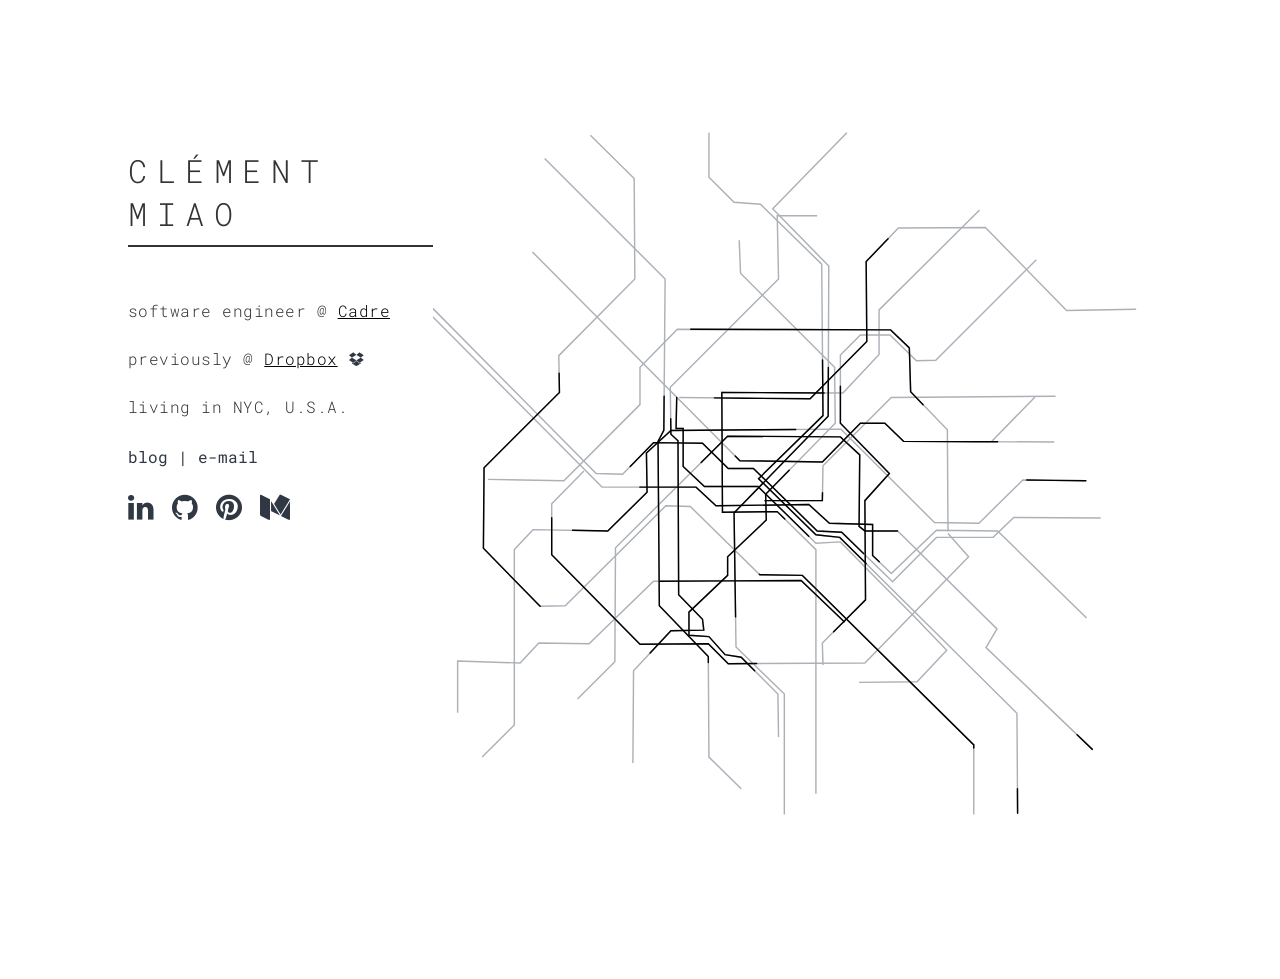
==== index.html @ f3d8cdde "remove previously in SF part" ====
<!DOCTYPE html>
<html>
<head>
  <title>Cl&eacute;ment Miao</title>
  <meta name='description' content="Cl&eacute;ment Miao's Personal Website">
  <meta name='keywords' content='San Francisco,Dropbox,Clement,Miao,Paris,engineer,rust,machine learning,cities'>
  <meta name='author' content='Cl&eacute;ment Miao'>
  <meta name='viewport' content='width=device-width, initial-scale=1.0'>
  <script>
    (function(i,s,o,g,r,a,m){i['GoogleAnalyticsObject']=r;i[r]=i[r]||function(){
    (i[r].q=i[r].q||[]).push(arguments)},i[r].l=1*new Date();a=s.createElement(o),
    m=s.getElementsByTagName(o)[0];a.async=1;a.src=g;m.parentNode.insertBefore(a,m)
    })(window,document,'script','https://www.google-analytics.com/analytics.js','ga');

    ga('create', 'UA-68479605-1', 'auto');
    ga('send', 'pageview');

  </script>
  <script src="animation.js" defer></script>
  <link href='main.css' rel='stylesheet' type='text/css'>
  <link href='https://maxcdn.bootstrapcdn.com/font-awesome/4.7.0/css/font-awesome.min.css' rel='stylesheet'>
  <link href='icon.png' rel='icon' type='image/png'>
  <link href='favicon.svg' rel='icon' type='image/svg+xml' sizes='any'/>
</head>
<div class='container'>
  <div id='left'>
    <div class='title'>
      <h1>
        Cl&eacute;ment Miao
      </h1>
    </div>
    <div class='subtitle'>
        software engineer @ <a href='https://www.cadre.com' target='_blank' style='color:black'>Cadre</a>
        <br>
        previously @ <a href='https://www.dropbox.com/about' target='_blank' style='color:black'>Dropbox</a> <a href='https://www.dropbox.com/about' target='_blank'><i class='fa fa-dropbox'></i></a>
        <br>
        living in NYC, U.S.A.
    </div>
    <div class='nav'>
      <a href='https://blog.clementmiao.com' style='text-decoration: none'>blog</a>
      |
      <a href='mailto:clementmiao@gmail.com' style='text-decoration: none'>e-mail</a>
    </div>
    <div class='content'>
    </div>
    <div class='icons'>
      <a class='linkedin' href='http://www.linkedin.com/in/clementmiao' target='_blank'><i class='fa fa-linkedin' aria-hidden='true'></i></a>
      <a class='github' href='http://www.github.com/clementmiao' target='_blank'><i class='fa fa-github' aria-hidden='true'></i></a>
      <a class='pinterest' href='http://www.pinterest.com/clementmiao' target='_blank'><i class='fa fa-pinterest' aria-hidden='true'></i></a>
      <a class='medium' href='https://medium.com/@clementmiao' target='_blank'><i class='fa fa-medium' aria-hidden='true'></i></a>
    </div>
  </div>
  <div id='right'>
    <svg class="paris_full" width="100%" height="100%" viewBox="75 0 500 500" xmlns="http://www.w3.org/2000/svg" xmlns:svg="http://www.w3.org/2000/svg" preserveAspectRatio="xMidYMid meet">
      <g class="paris_back">
        <g id="route1">
            <path stroke="#000000" fill="#000000" stroke-width="5" d="m184.408324,5.061319c0,0 30.462829,30.014844 30.462829,30.014844c0,0 0.447985,69.885319 0.447985,69.885319c0,0 -52.861974,53.309959 -52.861974,53.309959c0,0 0.447985,25.53502 0.447985,25.53502c0,0 -52.413989,52.413989 -52.413989,52.413989c0,0 -0.447985,55.99785 -0.447985,55.99785c0,0 39.42249,40.318453 39.42249,40.318453c0,0 17.47133,-0.447985 17.47133,-0.447985c0,0 69.885319,-69.437334 69.885319,-69.437334c0,0 17.023345,0.447985 17.023345,0.447985c0,0 48.382144,47.486174 48.382144,47.486174c0,0 29.566866,0.447985 29.566866,0.447985c0,0 119.163433,117.819478 119.163433,117.819478c0,0 0,48.382144 0,48.382144" id="svg_1" fill-opacity="0"/>
        </g>
        <g id="route2">
         <path stroke="#000000" fill="#000000" stroke-width="5" stroke-dasharray="null" stroke-linejoin="null" stroke-linecap="null" d="m66.140861,116.60904c0,0 122.299308,123.643257 122.299308,123.643257c0,0 18.367293,0.447978 18.367293,0.447978c0,0 21.503175,-21.951153 21.503175,-21.951153c0,0 34.046696,0.447978 34.046696,0.447978c0,0 17.919315,17.47133 17.919315,17.47133c0,0 17.47133,0 17.47133,0c0,0 44.350299,43.454335 44.350299,43.454335c0,0 17.023345,0.895963 17.023345,0.895963c0,0 35.390645,34.494681 35.390645,34.494681c0,0 30.462829,-30.910814 30.462829,-30.910814c0,0 39.42249,0 39.42249,0c0,0 14.335448,-13.887469 14.335448,-13.887469c0,0 60.47768,0.447985 60.47768,0.447985" id="svg_2" fill-opacity="0"/>
        </g>
        <g id="route3">
         <path stroke="#000000" fill="#000000" stroke-width="5" stroke-dasharray="null" stroke-linejoin="null" stroke-linecap="null" fill-opacity="0" d="m70.172706,126.464658c0,0 122.299308,123.195278 122.299308,123.195278c0,0 65.405489,0 65.405489,0c0,0 13.887469,12.991499 13.887469,12.991499c0,0 64.509525,-0.895963 64.509525,-0.895963c0,0 14.335448,12.991499 14.335448,12.991499c0,0 30.014851,0.895963 30.014851,0.895963c0,0 0,21.503175 0,21.503175c0,0 12.991499,12.543521 12.991499,12.543521c0,0 31.358799,-30.014851 31.358799,-30.014851c0,0 42.558365,0.447985 42.558365,0.447985c0,0 61.821628,60.47768 61.821628,60.47768" id="svg_3"/>
        </g>
        <g id="route4">
         <path stroke="#000000" fill="#000000" stroke-width="5" stroke-dasharray="null" stroke-linejoin="null" stroke-linecap="null" fill-opacity="0" d="m433.038786,281.914699c0,0 14.335448,16.127381 14.335448,16.127381c0,0 -72.125231,73.917164 -72.125231,73.917164c0,0 -94.972354,0.447978 -94.972354,0.447978c0,0 -13.887469,-13.887463 -13.887469,-13.887463c0,0 -47.486181,0.447978 -47.486181,0.447978c0,0 -61.373643,-62.269607 -61.373643,-62.269607c0,0 0,-35.390645 0,-35.390645c0,0 22.399138,-22.847124 22.399138,-22.847124" id="svg_4"/>
        </g>
        <g id="route5">
         <path stroke="#000000" fill="#000000" stroke-width="5" stroke-dasharray="null" stroke-linejoin="null" stroke-linecap="null" fill-opacity="0" d="m144.089871,86.146204c0,0 144.250468,145.146432 144.250468,145.146432c0,0 57.341798,0.89597 57.341798,0.89597c0,0 26.430984,-26.878969 26.430984,-26.878969c0,0 17.023351,0 17.023351,0c0,0 12.991499,12.543514 12.991499,12.543514c0,0 104.827979,0.447985 104.827979,0.447985" id="svg_5"/>
        </g>
        <g id="route6">
         <path stroke="#000000" fill="#000000" stroke-width="5" stroke-dasharray="null" stroke-linejoin="null" stroke-linecap="null" fill-opacity="0" d="m92.123867,406.453919c0,0 0,-35.838623 0,-35.838623c0,0 43.454328,1.343948 43.454328,1.343948c0,0 12.991506,-13.887469 12.991506,-13.887469c0,0 34.94266,0.447985 34.94266,0.447985c0,0 44.798277,-43.454335 44.798277,-43.454335c0,0 102.588067,-0.447985 102.588067,-0.447985c0,0 30.014851,28.670902 30.014851,28.670902" id="svg_6"/>
        </g>
        <!-- <g id="route7">
         <path stroke="#000000" fill="#000000" stroke-width="5" stroke-dasharray="null" stroke-linejoin="null" stroke-linecap="null" fill-opacity="0" d="m377.040936,169.918993c0,0 3.58386,-3.58386 3.58386,-3.58386c0,0 43.454335,0 43.454335,0c0,0 8.959654,8.511669 8.959654,8.511669c0,0 22.399138,-0.447978 22.399138,-0.447978c0,0 13.887469,13.887463 13.887469,13.887463c0,0 7.615706,0 7.615706,0c0,0 12.543521,-12.095536 12.543521,-12.095536c0,0 -12.991499,-14.335448 -12.991499,-14.335448c0,0 -8.511676,0.895963 -8.511676,0.895963" id="svg_7"/>
        </g> -->
        <g id="route7">
         <path stroke="#000000" fill="#000000" stroke-width="5" stroke-dasharray="null" stroke-linejoin="null" stroke-linecap="null" fill-opacity="0" d="m109.147211,437.364733c0,0 22.399138,-22.399138 22.399138,-22.399138c0,0 0,-121.85133 0,-121.85133c0,0 12.991506,-13.887463 12.991506,-13.887463c0,0 51.966004,0.895963 51.966004,0.895963c0,0 27.326954,-26.878969 27.326954,-26.878969c0,0 -0.447985,-27.326954 -0.447985,-27.326954c0,0 17.023345,-15.679396 17.023345,-15.679396c0,0 118.267463,-0.895963 118.267463,-0.895963c0,0 64.95751,64.957504 64.95751,64.957504c0,0 30.910814,0.447985 30.910814,0.447985c0,0 30.462829,-30.014851 30.462829,-30.014851c0,0 43.90232,0.447985 43.90232,0.447985" id="svg_7"/>
        </g>
        <g id="route8">
         <path stroke="#000000" fill="#000000" stroke-width="5" stroke-dasharray="null" stroke-linejoin="null" stroke-linecap="null" fill-opacity="0" d="m175.44867,397.04628c0,0 25.982999,-25.983005 25.982999,-25.983005c0,0 0.447985,-79.292958 0.447985,-79.292958c0,0 77.94901,-77.501025 77.94901,-77.501025c0,0 78.396995,0.447985 78.396995,0.447985c0,0 13.439484,12.543514 13.439484,12.543514c0,0 -0.447985,49.726092 -0.447985,49.726092c0,0 4.031845,3.135882 4.031845,3.135882c0,0 22.847124,0 22.847124,0c0,0 68.989356,68.093386 68.989356,68.093386c0,0 -7.615712,12.991506 -7.615712,12.991506c0,0 73.917171,70.781282 73.917171,70.781282" id="svg_8"/>
        </g>
        <g id="route9">
         <path stroke="#000000" fill="#000000" stroke-width="5" stroke-dasharray="null" stroke-linejoin="null" stroke-linecap="null" fill-opacity="0" d="m152.601547,21.188701c0,0 83.772782,83.772782 83.772782,83.772782c0,0 -0.895963,105.275964 -0.895963,105.275964c0,0 -4.031845,7.615706 -4.031845,7.615706c0,0 0.895963,114.235618 0.895963,114.235618c0,0 34.046696,35.390645 34.046696,35.390645c0,0 0.447985,69.885319 0.447985,69.885319c0,0 22.399138,21.95116 22.399138,21.95116" id="svg_9"/>
        </g>
        <g id="route10">
         <path stroke="#000000" fill="#000000" stroke-width="5" stroke-dasharray="null" stroke-linejoin="null" stroke-linecap="null" fill-opacity="0" d="m266.837164,3.269386c0,0 0,30.910814 0,30.910814c0,0 17.47133,17.47133 17.47133,17.47133c0,0 18.367293,1.343948 18.367293,1.343948c0,0 42.558365,41.662402 42.558365,41.662402c0,0 0.89597,105.275964 0.89597,105.275964c0,0 -44.798284,43.902314 -44.798284,43.902314c0,0 39.870468,38.974505 39.870468,38.974505c0,0 16.575366,1.791933 16.575366,1.791933c0,0 123.195272,122.299308 123.195272,122.299308c0,0 0.447985,69.437334 0.447985,69.437334" id="svg_10"/>
        </g>
        <g id="route11">
         <path stroke="#000000" fill="#000000" stroke-width="5" stroke-dasharray="null" stroke-linejoin="null" stroke-linecap="null" fill-opacity="0" d="m341.202307,462.899753c0,0 0,-169.785489 0,-169.785489c0,0 -26.878969,-26.430984 -26.878969,-26.430984c0,0 -38.078535,0.447985 -38.078535,0.447985c0,0 -0.447985,-83.324803 -0.447985,-83.324803c0,0 84.220767,0.447978 84.220767,0.447978c0,0 25.087035,-26.878969 25.087035,-26.878969c0,0 0,-30.910814 0,-30.910814c0,0 69.885319,-69.437334 69.885319,-69.437334" id="svg_11"/>
        </g>
        <g id="route12">
         <path stroke="#000000" fill="#000000" stroke-width="5" stroke-dasharray="null" stroke-linejoin="null" stroke-linecap="null" fill-opacity="0" d="m362.705482,3.269386c0,0 -51.518019,52.861974 -51.518019,52.861974c0,0 38.974505,39.870468 38.974505,39.870468c0,0 -0.447985,104.379993 -0.447985,104.379993c0,0 -65.405489,67.197422 -65.405489,67.197422c0,0 1.343948,93.180428 1.343948,93.180428c0,0 33.598711,32.702748 33.598711,32.702748c0,0 0,83.772782 0,83.772782" id="svg_12"/>
        </g>
        <g id="route13">
         <path stroke="#000000" fill="#000000" stroke-width="5" stroke-dasharray="null" stroke-linejoin="null" stroke-linecap="null" fill-opacity="0" d="m342.098277,61.059169c0,0 -27.774939,0 -27.774939,0c0,0 0.89597,43.902314 0.89597,43.902314c0,0 -75.261113,75.261113 -75.261113,75.261113c0,0 0.447978,32.702748 0.447978,32.702748c0,0 4.927815,4.47983 4.927815,4.47983c0,0 0.447978,107.06789 0.447978,107.06789c0,0 16.575366,17.023345 16.575366,17.023345c0,0 0.895963,7.615712 0.895963,7.615712c0,0 -22.847124,0.447978 -22.847124,0.447978c0,0 -25.982999,27.774939 -25.982999,27.774939c0,0 -0.447985,64.06154 -0.447985,64.06154" id="svg_13"/>
        </g>
        <g id="route14">
         <path stroke="#000000" fill="#000000" stroke-width="5" stroke-dasharray="null" stroke-linejoin="null" stroke-linecap="null" fill-opacity="0" d="m371.217158,385.398729c0,0 40.318453,-0.447985 40.318453,-0.447985c0,0 20.607212,-21.95116 20.607212,-21.95116c0,0 -22.399145,-23.295102 -22.399145,-23.295102c0,0 -29.118881,-29.118887 -29.118881,-29.118887c0,0 -22.399138,-22.847124 -22.399138,-22.847124c0,0 -17.023345,0.89597 -17.023345,0.89597c0,0 -40.318453,-39.42249 -40.318453,-39.42249c0,0 -37.182578,0 -37.182578,0c0,0 -14.783433,-13.887469 -14.783433,-13.887469c0,0 0,-26.430984 0,-26.430984c0,0 -4.927809,0 -4.927809,0c0,0 0.447985,-21.503175 0.447985,-21.503175" id="svg_14"/>
        </g>
        <g id="route15">
         <path stroke="#000000" fill="#000000" stroke-width="5" stroke-dasharray="null" stroke-linejoin="null" stroke-linecap="null" fill-opacity="0" d="m563.84977,126.016679c0,0 -48.382144,0.895963 -48.382144,0.895963c0,0 -56.445835,-57.789783 -56.445835,-57.789783c0,0 -60.47768,0.447985 -60.47768,0.447985c0,0 -22.399145,23.295102 -22.399145,23.295102c0,0 0.447985,55.549871 0.447985,55.549871c0,0 -39.42249,39.870468 -39.42249,39.870468c0,0 -90.940509,-0.895963 -90.940509,-0.895963" id="svg_15"/>
        </g>
        <g id="route16">
         <path stroke="#000000" fill="#000000" stroke-width="5" stroke-dasharray="null" stroke-linejoin="null" stroke-linecap="null" fill-opacity="0" d="m493.516466,186.942338c0,0 -30.014851,30.910814 -30.014851,30.910814c0,0 30.014851,-30.910814 30.014851,-30.910814z" id="svg_16"/>
        </g>
        <g id="route17">
         <path stroke="#000000" fill="#000000" stroke-width="5" stroke-dasharray="null" stroke-linejoin="null" stroke-linecap="null" fill-opacity="0" d="m507.851914,186.494359c0,0 -114.235618,0.895963 -114.235618,0.895963c0,0 -47.486174,47.486181 -47.486174,47.486181c0,0 -0.447985,24.191072 -0.447985,24.191072c0,0 -39.870468,0 -39.870468,0" id="svg_17"/>
        </g>
        <g id="route18">
         <path stroke="#000000" fill="#000000" stroke-width="5" stroke-dasharray="null" stroke-linejoin="null" stroke-linecap="null" fill-opacity="0" d="m287.892354,78.082514c0,0 0.895963,22.847124 0.895963,22.847124c0,0 65.405495,65.405495 65.405495,65.405495c0,0 0.447978,38.974505 0.447978,38.974505c0,0 -48.382144,49.278107 -48.382144,49.278107c0,0 0.447985,17.919315 0.447985,17.919315c0,0 -26.878969,25.53502 -26.878969,25.53502c0,0 0,12.991499 0,12.991499c0,0 -26.878969,25.53502 -26.878969,25.53502c0,0 0,16.127381 0,16.127381c0,0 13.887469,0.895963 13.887469,0.895963c0,0 11.199566,12.543521 11.199566,12.543521c0,0 11.199573,1.791933 11.199573,1.791933c0,0 25.53502,25.53502 25.53502,25.53502c0,0 0.447985,30.014844 0.447985,30.014844" id="svg_18"/>
        </g>
        <g id="route19">
         <path stroke="#000000" fill="#000000" stroke-width="5" stroke-dasharray="null" stroke-linejoin="null" stroke-linecap="null" fill-opacity="0" d="m494.412429,91.521998c0,0 -69.885319,69.885319 -69.885319,69.885319c0,0 -13.439484,0.447985 -13.439484,0.447985c0,0 -18.367293,-17.919315 -18.367293,-17.919315c0,0 -20.607212,0 -20.607212,0c0,0 -13.887463,13.887469 -13.887463,13.887469c0,0 0,47.486181 0,47.486181c0,0 34.046689,34.94266 34.046689,34.94266c0,0 -17.023345,18.815278 -17.023345,18.815278c0,0 0.447985,68.989349 0.447985,68.989349c0,0 -30.014851,30.014851 -30.014851,30.014851c0,0 0.447985,15.231418 0.447985,15.231418" id="svg_19"/>
        </g>
        <g id="route20">
         <path stroke="#000000" fill="#000000" stroke-width="5" stroke-dasharray="null" stroke-linejoin="null" stroke-linecap="null" fill-opacity="0" d="m113.179057,244.284142c0,0 52.861974,0.895963 52.861974,0.895963c0,0 52.861968,-52.861974 52.861968,-52.861974c0,0 0,-25.982999 0,-25.982999c0,0 25.983005,-26.430991 25.983005,-26.430991c0,0 148.282314,0.447985 148.282314,0.447985c0,0 12.991499,12.543521 12.991499,12.543521c0,0 0.895963,30.462829 0.895963,30.462829c0,0 25.53502,26.430984 25.53502,26.430984c0,0 0.447985,70.781289 0.447985,70.781289" id="svg_20"/>
        </g>
      </g>
      <g class="paris">
        <g id="route1">
            <path stroke="#000000" fill="#000000" stroke-width="5" d="m184.408324,5.061319c0,0 30.462829,30.014844 30.462829,30.014844c0,0 0.447985,69.885319 0.447985,69.885319c0,0 -52.861974,53.309959 -52.861974,53.309959c0,0 0.447985,25.53502 0.447985,25.53502c0,0 -52.413989,52.413989 -52.413989,52.413989c0,0 -0.447985,55.99785 -0.447985,55.99785c0,0 39.42249,40.318453 39.42249,40.318453c0,0 17.47133,-0.447985 17.47133,-0.447985c0,0 69.885319,-69.437334 69.885319,-69.437334c0,0 17.023345,0.447985 17.023345,0.447985c0,0 48.382144,47.486174 48.382144,47.486174c0,0 29.566866,0.447985 29.566866,0.447985c0,0 119.163433,117.819478 119.163433,117.819478c0,0 0,48.382144 0,48.382144" id="svg_1" fill-opacity="0"/>
        </g>
        <g id="route2">
         <path stroke="#000000" fill="#000000" stroke-width="5" stroke-dasharray="null" stroke-linejoin="null" stroke-linecap="null" d="m66.140861,116.60904c0,0 122.299308,123.643257 122.299308,123.643257c0,0 18.367293,0.447978 18.367293,0.447978c0,0 21.503175,-21.951153 21.503175,-21.951153c0,0 34.046696,0.447978 34.046696,0.447978c0,0 17.919315,17.47133 17.919315,17.47133c0,0 17.47133,0 17.47133,0c0,0 44.350299,43.454335 44.350299,43.454335c0,0 17.023345,0.895963 17.023345,0.895963c0,0 35.390645,34.494681 35.390645,34.494681c0,0 30.462829,-30.910814 30.462829,-30.910814c0,0 39.42249,0 39.42249,0c0,0 14.335448,-13.887469 14.335448,-13.887469c0,0 60.47768,0.447985 60.47768,0.447985" id="svg_2" fill-opacity="0"/>
        </g>
        <g id="route3">
         <path stroke="#000000" fill="#000000" stroke-width="5" stroke-dasharray="null" stroke-linejoin="null" stroke-linecap="null" fill-opacity="0" d="m70.172706,126.464658c0,0 122.299308,123.195278 122.299308,123.195278c0,0 65.405489,0 65.405489,0c0,0 13.887469,12.991499 13.887469,12.991499c0,0 64.509525,-0.895963 64.509525,-0.895963c0,0 14.335448,12.991499 14.335448,12.991499c0,0 30.014851,0.895963 30.014851,0.895963c0,0 0,21.503175 0,21.503175c0,0 12.991499,12.543521 12.991499,12.543521c0,0 31.358799,-30.014851 31.358799,-30.014851c0,0 42.558365,0.447985 42.558365,0.447985c0,0 61.821628,60.47768 61.821628,60.47768" id="svg_3"/>
        </g>
        <g id="route4">
         <path stroke="#000000" fill="#000000" stroke-width="5" stroke-dasharray="null" stroke-linejoin="null" stroke-linecap="null" fill-opacity="0" d="m433.038786,281.914699c0,0 14.335448,16.127381 14.335448,16.127381c0,0 -72.125231,73.917164 -72.125231,73.917164c0,0 -94.972354,0.447978 -94.972354,0.447978c0,0 -13.887469,-13.887463 -13.887469,-13.887463c0,0 -47.486181,0.447978 -47.486181,0.447978c0,0 -61.373643,-62.269607 -61.373643,-62.269607c0,0 0,-35.390645 0,-35.390645c0,0 22.399138,-22.847124 22.399138,-22.847124" id="svg_4"/>
        </g>
        <g id="route5">
         <path stroke="#000000" fill="#000000" stroke-width="5" stroke-dasharray="null" stroke-linejoin="null" stroke-linecap="null" fill-opacity="0" d="m144.089871,86.146204c0,0 144.250468,145.146432 144.250468,145.146432c0,0 57.341798,0.89597 57.341798,0.89597c0,0 26.430984,-26.878969 26.430984,-26.878969c0,0 17.023351,0 17.023351,0c0,0 12.991499,12.543514 12.991499,12.543514c0,0 104.827979,0.447985 104.827979,0.447985" id="svg_5"/>
        </g>
        <g id="route6">
         <path stroke="#000000" fill="#000000" stroke-width="5" stroke-dasharray="null" stroke-linejoin="null" stroke-linecap="null" fill-opacity="0" d="m92.123867,406.453919c0,0 0,-35.838623 0,-35.838623c0,0 43.454328,1.343948 43.454328,1.343948c0,0 12.991506,-13.887469 12.991506,-13.887469c0,0 34.94266,0.447985 34.94266,0.447985c0,0 44.798277,-43.454335 44.798277,-43.454335c0,0 102.588067,-0.447985 102.588067,-0.447985c0,0 30.014851,28.670902 30.014851,28.670902" id="svg_6"/>
        </g>
        <!-- <g id="route7">
         <path stroke="#000000" fill="#000000" stroke-width="5" stroke-dasharray="null" stroke-linejoin="null" stroke-linecap="null" fill-opacity="0" d="m377.040936,169.918993c0,0 3.58386,-3.58386 3.58386,-3.58386c0,0 43.454335,0 43.454335,0c0,0 8.959654,8.511669 8.959654,8.511669c0,0 22.399138,-0.447978 22.399138,-0.447978c0,0 13.887469,13.887463 13.887469,13.887463c0,0 7.615706,0 7.615706,0c0,0 12.543521,-12.095536 12.543521,-12.095536c0,0 -12.991499,-14.335448 -12.991499,-14.335448c0,0 -8.511676,0.895963 -8.511676,0.895963" id="svg_7"/>
        </g> -->
        <g id="route7">
         <path stroke="#000000" fill="#000000" stroke-width="5" stroke-dasharray="null" stroke-linejoin="null" stroke-linecap="null" fill-opacity="0" d="m109.147211,437.364733c0,0 22.399138,-22.399138 22.399138,-22.399138c0,0 0,-121.85133 0,-121.85133c0,0 12.991506,-13.887463 12.991506,-13.887463c0,0 51.966004,0.895963 51.966004,0.895963c0,0 27.326954,-26.878969 27.326954,-26.878969c0,0 -0.447985,-27.326954 -0.447985,-27.326954c0,0 17.023345,-15.679396 17.023345,-15.679396c0,0 118.267463,-0.895963 118.267463,-0.895963c0,0 64.95751,64.957504 64.95751,64.957504c0,0 30.910814,0.447985 30.910814,0.447985c0,0 30.462829,-30.014851 30.462829,-30.014851c0,0 43.90232,0.447985 43.90232,0.447985" id="svg_7"/>
        </g>
        <g id="route8">
         <path stroke="#000000" fill="#000000" stroke-width="5" stroke-dasharray="null" stroke-linejoin="null" stroke-linecap="null" fill-opacity="0" d="m175.44867,397.04628c0,0 25.982999,-25.983005 25.982999,-25.983005c0,0 0.447985,-79.292958 0.447985,-79.292958c0,0 77.94901,-77.501025 77.94901,-77.501025c0,0 78.396995,0.447985 78.396995,0.447985c0,0 13.439484,12.543514 13.439484,12.543514c0,0 -0.447985,49.726092 -0.447985,49.726092c0,0 4.031845,3.135882 4.031845,3.135882c0,0 22.847124,0 22.847124,0c0,0 68.989356,68.093386 68.989356,68.093386c0,0 -7.615712,12.991506 -7.615712,12.991506c0,0 73.917171,70.781282 73.917171,70.781282" id="svg_8"/>
        </g>
        <g id="route9">
         <path stroke="#000000" fill="#000000" stroke-width="5" stroke-dasharray="null" stroke-linejoin="null" stroke-linecap="null" fill-opacity="0" d="m152.601547,21.188701c0,0 83.772782,83.772782 83.772782,83.772782c0,0 -0.895963,105.275964 -0.895963,105.275964c0,0 -4.031845,7.615706 -4.031845,7.615706c0,0 0.895963,114.235618 0.895963,114.235618c0,0 34.046696,35.390645 34.046696,35.390645c0,0 0.447985,69.885319 0.447985,69.885319c0,0 22.399138,21.95116 22.399138,21.95116" id="svg_9"/>
        </g>
        <g id="route10">
         <path stroke="#000000" fill="#000000" stroke-width="5" stroke-dasharray="null" stroke-linejoin="null" stroke-linecap="null" fill-opacity="0" d="m266.837164,3.269386c0,0 0,30.910814 0,30.910814c0,0 17.47133,17.47133 17.47133,17.47133c0,0 18.367293,1.343948 18.367293,1.343948c0,0 42.558365,41.662402 42.558365,41.662402c0,0 0.89597,105.275964 0.89597,105.275964c0,0 -44.798284,43.902314 -44.798284,43.902314c0,0 39.870468,38.974505 39.870468,38.974505c0,0 16.575366,1.791933 16.575366,1.791933c0,0 123.195272,122.299308 123.195272,122.299308c0,0 0.447985,69.437334 0.447985,69.437334" id="svg_10"/>
        </g>
        <g id="route11">
         <path stroke="#000000" fill="#000000" stroke-width="5" stroke-dasharray="null" stroke-linejoin="null" stroke-linecap="null" fill-opacity="0" d="m341.202307,462.899753c0,0 0,-169.785489 0,-169.785489c0,0 -26.878969,-26.430984 -26.878969,-26.430984c0,0 -38.078535,0.447985 -38.078535,0.447985c0,0 -0.447985,-83.324803 -0.447985,-83.324803c0,0 84.220767,0.447978 84.220767,0.447978c0,0 25.087035,-26.878969 25.087035,-26.878969c0,0 0,-30.910814 0,-30.910814c0,0 69.885319,-69.437334 69.885319,-69.437334" id="svg_11"/>
        </g>
        <g id="route12">
         <path stroke="#000000" fill="#000000" stroke-width="5" stroke-dasharray="null" stroke-linejoin="null" stroke-linecap="null" fill-opacity="0" d="m362.705482,3.269386c0,0 -51.518019,52.861974 -51.518019,52.861974c0,0 38.974505,39.870468 38.974505,39.870468c0,0 -0.447985,104.379993 -0.447985,104.379993c0,0 -65.405489,67.197422 -65.405489,67.197422c0,0 1.343948,93.180428 1.343948,93.180428c0,0 33.598711,32.702748 33.598711,32.702748c0,0 0,83.772782 0,83.772782" id="svg_12"/>
        </g>
        <g id="route13">
         <path stroke="#000000" fill="#000000" stroke-width="5" stroke-dasharray="null" stroke-linejoin="null" stroke-linecap="null" fill-opacity="0" d="m342.098277,61.059169c0,0 -27.774939,0 -27.774939,0c0,0 0.89597,43.902314 0.89597,43.902314c0,0 -75.261113,75.261113 -75.261113,75.261113c0,0 0.447978,32.702748 0.447978,32.702748c0,0 4.927815,4.47983 4.927815,4.47983c0,0 0.447978,107.06789 0.447978,107.06789c0,0 16.575366,17.023345 16.575366,17.023345c0,0 0.895963,7.615712 0.895963,7.615712c0,0 -22.847124,0.447978 -22.847124,0.447978c0,0 -25.982999,27.774939 -25.982999,27.774939c0,0 -0.447985,64.06154 -0.447985,64.06154" id="svg_13"/>
        </g>
        <g id="route14">
         <path stroke="#000000" fill="#000000" stroke-width="5" stroke-dasharray="null" stroke-linejoin="null" stroke-linecap="null" fill-opacity="0" d="m371.217158,385.398729c0,0 40.318453,-0.447985 40.318453,-0.447985c0,0 20.607212,-21.95116 20.607212,-21.95116c0,0 -22.399145,-23.295102 -22.399145,-23.295102c0,0 -29.118881,-29.118887 -29.118881,-29.118887c0,0 -22.399138,-22.847124 -22.399138,-22.847124c0,0 -17.023345,0.89597 -17.023345,0.89597c0,0 -40.318453,-39.42249 -40.318453,-39.42249c0,0 -37.182578,0 -37.182578,0c0,0 -14.783433,-13.887469 -14.783433,-13.887469c0,0 0,-26.430984 0,-26.430984c0,0 -4.927809,0 -4.927809,0c0,0 0.447985,-21.503175 0.447985,-21.503175" id="svg_14"/>
        </g>
        <g id="route15">
         <path stroke="#000000" fill="#000000" stroke-width="5" stroke-dasharray="null" stroke-linejoin="null" stroke-linecap="null" fill-opacity="0" d="m563.84977,126.016679c0,0 -48.382144,0.895963 -48.382144,0.895963c0,0 -56.445835,-57.789783 -56.445835,-57.789783c0,0 -60.47768,0.447985 -60.47768,0.447985c0,0 -22.399145,23.295102 -22.399145,23.295102c0,0 0.447985,55.549871 0.447985,55.549871c0,0 -39.42249,39.870468 -39.42249,39.870468c0,0 -90.940509,-0.895963 -90.940509,-0.895963" id="svg_15"/>
        </g>
        <g id="route16">
         <path stroke="#000000" fill="#000000" stroke-width="5" stroke-dasharray="null" stroke-linejoin="null" stroke-linecap="null" fill-opacity="0" d="m493.516466,186.942338c0,0 -30.014851,30.910814 -30.014851,30.910814c0,0 30.014851,-30.910814 30.014851,-30.910814z" id="svg_16"/>
        </g>
        <g id="route17">
         <path stroke="#000000" fill="#000000" stroke-width="5" stroke-dasharray="null" stroke-linejoin="null" stroke-linecap="null" fill-opacity="0" d="m507.851914,186.494359c0,0 -114.235618,0.895963 -114.235618,0.895963c0,0 -47.486174,47.486181 -47.486174,47.486181c0,0 -0.447985,24.191072 -0.447985,24.191072c0,0 -39.870468,0 -39.870468,0" id="svg_17"/>
        </g>
        <g id="route18">
         <path stroke="#000000" fill="#000000" stroke-width="5" stroke-dasharray="null" stroke-linejoin="null" stroke-linecap="null" fill-opacity="0" d="m287.892354,78.082514c0,0 0.895963,22.847124 0.895963,22.847124c0,0 65.405495,65.405495 65.405495,65.405495c0,0 0.447978,38.974505 0.447978,38.974505c0,0 -48.382144,49.278107 -48.382144,49.278107c0,0 0.447985,17.919315 0.447985,17.919315c0,0 -26.878969,25.53502 -26.878969,25.53502c0,0 0,12.991499 0,12.991499c0,0 -26.878969,25.53502 -26.878969,25.53502c0,0 0,16.127381 0,16.127381c0,0 13.887469,0.895963 13.887469,0.895963c0,0 11.199566,12.543521 11.199566,12.543521c0,0 11.199573,1.791933 11.199573,1.791933c0,0 25.53502,25.53502 25.53502,25.53502c0,0 0.447985,30.014844 0.447985,30.014844" id="svg_18"/>
        </g>
        <g id="route19">
         <path stroke="#000000" fill="#000000" stroke-width="5" stroke-dasharray="null" stroke-linejoin="null" stroke-linecap="null" fill-opacity="0" d="m494.412429,91.521998c0,0 -69.885319,69.885319 -69.885319,69.885319c0,0 -13.439484,0.447985 -13.439484,0.447985c0,0 -18.367293,-17.919315 -18.367293,-17.919315c0,0 -20.607212,0 -20.607212,0c0,0 -13.887463,13.887469 -13.887463,13.887469c0,0 0,47.486181 0,47.486181c0,0 34.046689,34.94266 34.046689,34.94266c0,0 -17.023345,18.815278 -17.023345,18.815278c0,0 0.447985,68.989349 0.447985,68.989349c0,0 -30.014851,30.014851 -30.014851,30.014851c0,0 0.447985,15.231418 0.447985,15.231418" id="svg_19"/>
        </g>
        <g id="route20">
         <path stroke="#000000" fill="#000000" stroke-width="5" stroke-dasharray="null" stroke-linejoin="null" stroke-linecap="null" fill-opacity="0" d="m113.179057,244.284142c0,0 52.861974,0.895963 52.861974,0.895963c0,0 52.861968,-52.861974 52.861968,-52.861974c0,0 0,-25.982999 0,-25.982999c0,0 25.983005,-26.430991 25.983005,-26.430991c0,0 148.282314,0.447985 148.282314,0.447985c0,0 12.991499,12.543521 12.991499,12.543521c0,0 0.895963,30.462829 0.895963,30.462829c0,0 25.53502,26.430984 25.53502,26.430984c0,0 0.447985,70.781289 0.447985,70.781289" id="svg_20"/>
        </g>
      </g>
    </svg>
  </div>
</div>
</html>
---- main.css ----
@import 'https://fonts.googleapis.com/css?family=Roboto+Mono:100,300,400,500,700';

.container {
  display: -webkit-flex;
  display: flex;
  -webkit-flex-direction: row;
  flex-direction: row;
  -webkit-justify-content: flex-start;
  justify-content: flex-start;
  -webkit-align-items: flex-start;
  align-items: flex-start;
  align-content: flex-start;
  flex-wrap: wrap;
  color: rgba(0, 0, 0, 0.8);
  font-family: Roboto Mono, sans-serif;
  padding: 120px;
}

#left {
  width: 200px;
  flex: auto;
  flex-grow: 1;
}

#right {
  flex: auto;
  flex-grow: 4;
}

.title h1 {
  border-bottom: 2px solid rgba(0, 0, 0, 0.8);
  display: inline-block;
  padding-bottom: 10px;
  margin-bottom: 40px;
  font-weight: 300;
  letter-spacing: 0.3em;
  text-transform: uppercase;
}

.subtitle {
  font-size: 1em;
  font-weight: 300;
  letter-spacing: 0.03em;
  line-height: 3em;
  margin-bottom: 15px;
}

.content {
  font-size: 1em;
  font-weight: 300;
  letter-spacing: 0.03em;
  line-height: 3em;
}

.nav {
  margin-bottom: 15px;
}

.nav a {
  color: rgba(48, 56, 68, 1);
}

.nav a:hover {
  color: rgba(0, 126, 229, 1);
}

a i {
  color: rgba(48, 56, 68, 1);
}

a i:hover {
  color: rgba(0, 126, 229, 1);
}

.icons {
  margin-top: 20px;
  font-size: 30px;
}

.paris {
  fill-opacity: 0;
  stroke: #000;
  stroke-width: 1;
}

g.paris_back path {
  fill-opacity: 0;
  stroke: #acb0b7;
  stroke-width: 1;
}

@keyframes draw {
  /*from {
    stroke-dashoffset: 0;
  }*/
  to {
    stroke-dashoffset: 0;
  }
}

.paris path {
  stroke-linecap: round;
  /*stroke-dasharray: 200, 100;*/
  stroke-dasharray: 200, 200;
  stroke-dashoffset: 1000;
  fill-opacity: inherit;
  stroke: inherit;
  stroke-width: inherit;
  animation-name: draw;
  animation-duration: 15s;
  animation-iteration-count: infinite;
  animation-timing-function: linear;
}

/*.paris g#route1 path {

  fill-opacity: inherit;
  stroke: inherit;
  stroke-width: inherit;
  stroke-dashoffset: 1000;
  animation-name: draw;
  animation-duration: 15s;
  animation-iteration-count: infinite;
  animation-timing-function: linear;
}

.paris g#route2 path {
  fill-opacity: inherit;
  stroke: inherit;
  stroke-width: inherit;
  stroke-dashoffset: 500;
  animation-name: draw;
  animation-duration: 15s;
  animation-iteration-count: infinite;
  animation-timing-function: linear;
}

.paris g#route3 path {
  fill-opacity: inherit;
  stroke: inherit;
  stroke-width: inherit;
  stroke-dashoffset: 500;
  animation-name: draw;
  animation-duration: 15s;
  animation-iteration-count: infinite;
  animation-timing-function: linear;
}

.paris g#route4 path {
  fill-opacity: inherit;
  stroke: inherit;
  stroke-width: inherit;
  stroke-dashoffset: 500;
  animation-name: draw;
  animation-duration: 15s;
  animation-iteration-count: infinite;
  animation-timing-function: linear;
}

.paris g#route5 path {
  fill-opacity: inherit;
  stroke: inherit;
  stroke-width: inherit;
  stroke-dashoffset: 500;
  animation-name: draw;
  animation-duration: 15s;
  animation-iteration-count: infinite;
  animation-timing-function: linear;
}

.paris g#route6 path {
  fill-opacity: inherit;
  stroke: inherit;
  stroke-width: inherit;
  stroke-dashoffset: 500;
  animation-name: draw;
  animation-duration: 15s;
  animation-iteration-count: infinite;
  animation-timing-function: linear;
}

.paris g#route7 path {
  fill-opacity: inherit;
  stroke: inherit;
  stroke-width: inherit;
  stroke-dashoffset: 500;
  animation-name: draw;
  animation-duration: 15s;
  animation-iteration-count: infinite;
  animation-timing-function: linear;
}

.paris g#route8 path {
  fill-opacity: inherit;
  stroke: inherit;
  stroke-width: inherit;
  stroke-dashoffset: 500;
  animation-name: draw;
  animation-duration: 15s;
  animation-iteration-count: infinite;
  animation-timing-function: linear;
}

.paris g#route9 path {
  fill-opacity: inherit;
  stroke: inherit;
  stroke-width: inherit;
  stroke-dashoffset: 1500;
  animation-name: draw;
  animation-duration: 15s;
  animation-iteration-count: infinite;
  animation-timing-function: linear;
}

.paris g#route10 path {
  fill-opacity: inherit;
  stroke: inherit;
  stroke-width: inherit;
  stroke-dashoffset: 500;
  animation-name: draw;
  animation-duration: 15s;
  animation-iteration-count: infinite;
  animation-timing-function: linear;
}

.paris g#route11 path {
  fill-opacity: inherit;
  stroke: inherit;
  stroke-width: inherit;
  stroke-dashoffset: 500;
  animation-name: draw;
  animation-duration: 15s;
  animation-iteration-count: infinite;
  animation-timing-function: linear;
}

.paris g#route12 path {
  fill-opacity: inherit;
  stroke: inherit;
  stroke-width: inherit;
  stroke-dashoffset: 500;
  animation-name: draw;
  animation-duration: 15s;
  animation-iteration-count: infinite;
  animation-timing-function: linear;
}

.paris g#route13 path {
  fill-opacity: inherit;
  stroke: inherit;
  stroke-width: inherit;
  stroke-dashoffset: 500;
  animation-name: draw;
  animation-duration: 15s;
  animation-iteration-count: infinite;
  animation-timing-function: linear;
}

.paris g#route14 path {
  fill-opacity: inherit;
  stroke: inherit;
  stroke-width: inherit;
  stroke-dashoffset: 500;
  animation-name: draw;
  animation-duration: 15s;
  animation-iteration-count: infinite;
  animation-timing-function: linear;
}

.paris g#route15 path {
  fill-opacity: inherit;
  stroke: inherit;
  stroke-width: inherit;
  stroke-dashoffset: 500;
  animation-name: draw;
  animation-duration: 15s;
  animation-iteration-count: infinite;
  animation-timing-function: linear;
}

.paris g#route16 path {
  fill-opacity: inherit;
  stroke: inherit;
  stroke-width: inherit;
  stroke-dashoffset: 500;
  animation-name: draw;
  animation-duration: 15s;
  animation-iteration-count: infinite;
  animation-timing-function: linear;
}

.paris g#route17 path {
  fill-opacity: inherit;
  stroke: inherit;
  stroke-width: inherit;
  stroke-dashoffset: 500;
  animation-name: draw;
  animation-duration: 15s;
  animation-iteration-count: infinite;
  animation-timing-function: linear;
}

.paris g#route18 path {
  fill-opacity: inherit;
  stroke: inherit;
  stroke-width: inherit;
  stroke-dashoffset: 500;
  animation-name: draw;
  animation-duration: 15s;
  animation-iteration-count: infinite;
  animation-timing-function: linear;
}

.paris g#route19 path {
  fill-opacity: inherit;
  stroke: inherit;
  stroke-width: inherit;
  stroke-dashoffset: 500;
  animation-name: draw;
  animation-duration: 15s;
  animation-iteration-count: infinite;
  animation-timing-function: linear;
}

.paris g#route20 path {
  fill-opacity: inherit;
  stroke: inherit;
  stroke-width: inherit;
  stroke-dashoffset: 500;
  animation-name: draw;
  animation-duration: 15s;
  animation-iteration-count: infinite;
  animation-timing-function: linear;
}

.paris #route21 path {
  fill-opacity: inherit;
  stroke: inherit;
  stroke-width: inherit;
  stroke-dashoffset: 500;
  animation-name: draw;
  animation-duration: 15s;
  animation-iteration-count: infinite;
  animation-timing-function: linear;
}*/
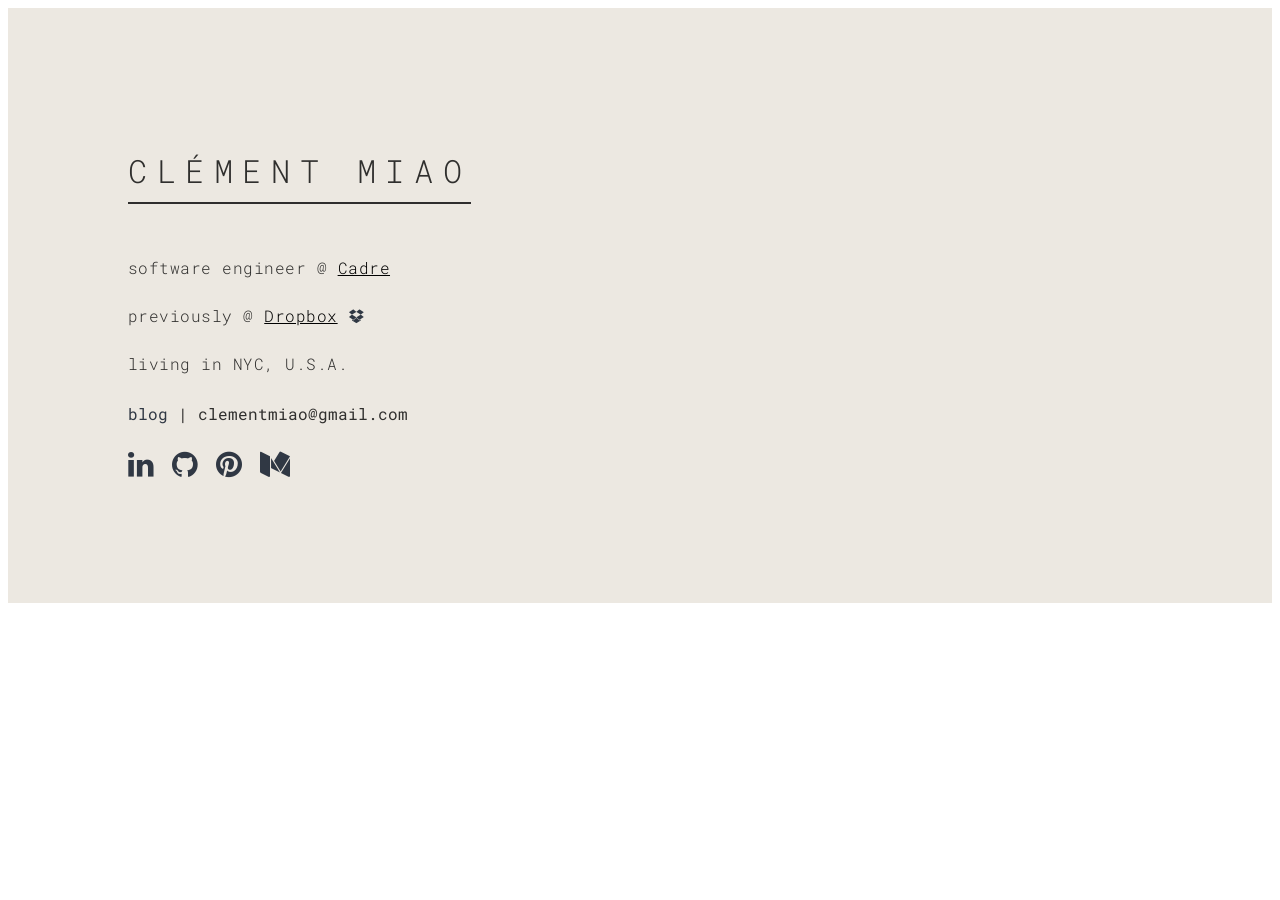
==== commit 7fb13258: "change background color" ====
--- a/index.html
+++ b/index.html
@@ -3,7 +3,7 @@
 <head>
   <title>Cl&eacute;ment Miao</title>
   <meta name='description' content="Cl&eacute;ment Miao's Personal Website">
-  <meta name='keywords' content='San Francisco,Dropbox,Clement,Miao,Paris,engineer,rust,machine learning,cities'>
+  <meta name='keywords' content='San Francisco,New York,Cadre,software,swe,Dropbox,Clement,Miao,Paris,engineer,rust,machine learning,cities'>
   <meta name='author' content='Cl&eacute;ment Miao'>
   <meta name='viewport' content='width=device-width, initial-scale=1.0'>
   <script>
@@ -39,7 +39,7 @@
     <div class='nav'>
       <a href='https://blog.clementmiao.com' style='text-decoration: none'>blog</a>
       |
-      <a href='mailto:clementmiao@gmail.com' style='text-decoration: none'>e-mail</a>
+      clementmiao@gmail.com
     </div>
     <div class='content'>
     </div>
@@ -50,139 +50,5 @@
       <a class='medium' href='https://medium.com/@clementmiao' target='_blank'><i class='fa fa-medium' aria-hidden='true'></i></a>
     </div>
   </div>
-  <div id='right'>
-    <svg class="paris_full" width="100%" height="100%" viewBox="75 0 500 500" xmlns="http://www.w3.org/2000/svg" xmlns:svg="http://www.w3.org/2000/svg" preserveAspectRatio="xMidYMid meet">
-      <g class="paris_back">
-        <g id="route1">
-            <path stroke="#000000" fill="#000000" stroke-width="5" d="m184.408324,5.061319c0,0 30.462829,30.014844 30.462829,30.014844c0,0 0.447985,69.885319 0.447985,69.885319c0,0 -52.861974,53.309959 -52.861974,53.309959c0,0 0.447985,25.53502 0.447985,25.53502c0,0 -52.413989,52.413989 -52.413989,52.413989c0,0 -0.447985,55.99785 -0.447985,55.99785c0,0 39.42249,40.318453 39.42249,40.318453c0,0 17.47133,-0.447985 17.47133,-0.447985c0,0 69.885319,-69.437334 69.885319,-69.437334c0,0 17.023345,0.447985 17.023345,0.447985c0,0 48.382144,47.486174 48.382144,47.486174c0,0 29.566866,0.447985 29.566866,0.447985c0,0 119.163433,117.819478 119.163433,117.819478c0,0 0,48.382144 0,48.382144" id="svg_1" fill-opacity="0"/>
-        </g>
-        <g id="route2">
-         <path stroke="#000000" fill="#000000" stroke-width="5" stroke-dasharray="null" stroke-linejoin="null" stroke-linecap="null" d="m66.140861,116.60904c0,0 122.299308,123.643257 122.299308,123.643257c0,0 18.367293,0.447978 18.367293,0.447978c0,0 21.503175,-21.951153 21.503175,-21.951153c0,0 34.046696,0.447978 34.046696,0.447978c0,0 17.919315,17.47133 17.919315,17.47133c0,0 17.47133,0 17.47133,0c0,0 44.350299,43.454335 44.350299,43.454335c0,0 17.023345,0.895963 17.023345,0.895963c0,0 35.390645,34.494681 35.390645,34.494681c0,0 30.462829,-30.910814 30.462829,-30.910814c0,0 39.42249,0 39.42249,0c0,0 14.335448,-13.887469 14.335448,-13.887469c0,0 60.47768,0.447985 60.47768,0.447985" id="svg_2" fill-opacity="0"/>
-        </g>
-        <g id="route3">
-         <path stroke="#000000" fill="#000000" stroke-width="5" stroke-dasharray="null" stroke-linejoin="null" stroke-linecap="null" fill-opacity="0" d="m70.172706,126.464658c0,0 122.299308,123.195278 122.299308,123.195278c0,0 65.405489,0 65.405489,0c0,0 13.887469,12.991499 13.887469,12.991499c0,0 64.509525,-0.895963 64.509525,-0.895963c0,0 14.335448,12.991499 14.335448,12.991499c0,0 30.014851,0.895963 30.014851,0.895963c0,0 0,21.503175 0,21.503175c0,0 12.991499,12.543521 12.991499,12.543521c0,0 31.358799,-30.014851 31.358799,-30.014851c0,0 42.558365,0.447985 42.558365,0.447985c0,0 61.821628,60.47768 61.821628,60.47768" id="svg_3"/>
-        </g>
-        <g id="route4">
-         <path stroke="#000000" fill="#000000" stroke-width="5" stroke-dasharray="null" stroke-linejoin="null" stroke-linecap="null" fill-opacity="0" d="m433.038786,281.914699c0,0 14.335448,16.127381 14.335448,16.127381c0,0 -72.125231,73.917164 -72.125231,73.917164c0,0 -94.972354,0.447978 -94.972354,0.447978c0,0 -13.887469,-13.887463 -13.887469,-13.887463c0,0 -47.486181,0.447978 -47.486181,0.447978c0,0 -61.373643,-62.269607 -61.373643,-62.269607c0,0 0,-35.390645 0,-35.390645c0,0 22.399138,-22.847124 22.399138,-22.847124" id="svg_4"/>
-        </g>
-        <g id="route5">
-         <path stroke="#000000" fill="#000000" stroke-width="5" stroke-dasharray="null" stroke-linejoin="null" stroke-linecap="null" fill-opacity="0" d="m144.089871,86.146204c0,0 144.250468,145.146432 144.250468,145.146432c0,0 57.341798,0.89597 57.341798,0.89597c0,0 26.430984,-26.878969 26.430984,-26.878969c0,0 17.023351,0 17.023351,0c0,0 12.991499,12.543514 12.991499,12.543514c0,0 104.827979,0.447985 104.827979,0.447985" id="svg_5"/>
-        </g>
-        <g id="route6">
-         <path stroke="#000000" fill="#000000" stroke-width="5" stroke-dasharray="null" stroke-linejoin="null" stroke-linecap="null" fill-opacity="0" d="m92.123867,406.453919c0,0 0,-35.838623 0,-35.838623c0,0 43.454328,1.343948 43.454328,1.343948c0,0 12.991506,-13.887469 12.991506,-13.887469c0,0 34.94266,0.447985 34.94266,0.447985c0,0 44.798277,-43.454335 44.798277,-43.454335c0,0 102.588067,-0.447985 102.588067,-0.447985c0,0 30.014851,28.670902 30.014851,28.670902" id="svg_6"/>
-        </g>
-        <!-- <g id="route7">
-         <path stroke="#000000" fill="#000000" stroke-width="5" stroke-dasharray="null" stroke-linejoin="null" stroke-linecap="null" fill-opacity="0" d="m377.040936,169.918993c0,0 3.58386,-3.58386 3.58386,-3.58386c0,0 43.454335,0 43.454335,0c0,0 8.959654,8.511669 8.959654,8.511669c0,0 22.399138,-0.447978 22.399138,-0.447978c0,0 13.887469,13.887463 13.887469,13.887463c0,0 7.615706,0 7.615706,0c0,0 12.543521,-12.095536 12.543521,-12.095536c0,0 -12.991499,-14.335448 -12.991499,-14.335448c0,0 -8.511676,0.895963 -8.511676,0.895963" id="svg_7"/>
-        </g> -->
-        <g id="route7">
-         <path stroke="#000000" fill="#000000" stroke-width="5" stroke-dasharray="null" stroke-linejoin="null" stroke-linecap="null" fill-opacity="0" d="m109.147211,437.364733c0,0 22.399138,-22.399138 22.399138,-22.399138c0,0 0,-121.85133 0,-121.85133c0,0 12.991506,-13.887463 12.991506,-13.887463c0,0 51.966004,0.895963 51.966004,0.895963c0,0 27.326954,-26.878969 27.326954,-26.878969c0,0 -0.447985,-27.326954 -0.447985,-27.326954c0,0 17.023345,-15.679396 17.023345,-15.679396c0,0 118.267463,-0.895963 118.267463,-0.895963c0,0 64.95751,64.957504 64.95751,64.957504c0,0 30.910814,0.447985 30.910814,0.447985c0,0 30.462829,-30.014851 30.462829,-30.014851c0,0 43.90232,0.447985 43.90232,0.447985" id="svg_7"/>
-        </g>
-        <g id="route8">
-         <path stroke="#000000" fill="#000000" stroke-width="5" stroke-dasharray="null" stroke-linejoin="null" stroke-linecap="null" fill-opacity="0" d="m175.44867,397.04628c0,0 25.982999,-25.983005 25.982999,-25.983005c0,0 0.447985,-79.292958 0.447985,-79.292958c0,0 77.94901,-77.501025 77.94901,-77.501025c0,0 78.396995,0.447985 78.396995,0.447985c0,0 13.439484,12.543514 13.439484,12.543514c0,0 -0.447985,49.726092 -0.447985,49.726092c0,0 4.031845,3.135882 4.031845,3.135882c0,0 22.847124,0 22.847124,0c0,0 68.989356,68.093386 68.989356,68.093386c0,0 -7.615712,12.991506 -7.615712,12.991506c0,0 73.917171,70.781282 73.917171,70.781282" id="svg_8"/>
-        </g>
-        <g id="route9">
-         <path stroke="#000000" fill="#000000" stroke-width="5" stroke-dasharray="null" stroke-linejoin="null" stroke-linecap="null" fill-opacity="0" d="m152.601547,21.188701c0,0 83.772782,83.772782 83.772782,83.772782c0,0 -0.895963,105.275964 -0.895963,105.275964c0,0 -4.031845,7.615706 -4.031845,7.615706c0,0 0.895963,114.235618 0.895963,114.235618c0,0 34.046696,35.390645 34.046696,35.390645c0,0 0.447985,69.885319 0.447985,69.885319c0,0 22.399138,21.95116 22.399138,21.95116" id="svg_9"/>
-        </g>
-        <g id="route10">
-         <path stroke="#000000" fill="#000000" stroke-width="5" stroke-dasharray="null" stroke-linejoin="null" stroke-linecap="null" fill-opacity="0" d="m266.837164,3.269386c0,0 0,30.910814 0,30.910814c0,0 17.47133,17.47133 17.47133,17.47133c0,0 18.367293,1.343948 18.367293,1.343948c0,0 42.558365,41.662402 42.558365,41.662402c0,0 0.89597,105.275964 0.89597,105.275964c0,0 -44.798284,43.902314 -44.798284,43.902314c0,0 39.870468,38.974505 39.870468,38.974505c0,0 16.575366,1.791933 16.575366,1.791933c0,0 123.195272,122.299308 123.195272,122.299308c0,0 0.447985,69.437334 0.447985,69.437334" id="svg_10"/>
-        </g>
-        <g id="route11">
-         <path stroke="#000000" fill="#000000" stroke-width="5" stroke-dasharray="null" stroke-linejoin="null" stroke-linecap="null" fill-opacity="0" d="m341.202307,462.899753c0,0 0,-169.785489 0,-169.785489c0,0 -26.878969,-26.430984 -26.878969,-26.430984c0,0 -38.078535,0.447985 -38.078535,0.447985c0,0 -0.447985,-83.324803 -0.447985,-83.324803c0,0 84.220767,0.447978 84.220767,0.447978c0,0 25.087035,-26.878969 25.087035,-26.878969c0,0 0,-30.910814 0,-30.910814c0,0 69.885319,-69.437334 69.885319,-69.437334" id="svg_11"/>
-        </g>
-        <g id="route12">
-         <path stroke="#000000" fill="#000000" stroke-width="5" stroke-dasharray="null" stroke-linejoin="null" stroke-linecap="null" fill-opacity="0" d="m362.705482,3.269386c0,0 -51.518019,52.861974 -51.518019,52.861974c0,0 38.974505,39.870468 38.974505,39.870468c0,0 -0.447985,104.379993 -0.447985,104.379993c0,0 -65.405489,67.197422 -65.405489,67.197422c0,0 1.343948,93.180428 1.343948,93.180428c0,0 33.598711,32.702748 33.598711,32.702748c0,0 0,83.772782 0,83.772782" id="svg_12"/>
-        </g>
-        <g id="route13">
-         <path stroke="#000000" fill="#000000" stroke-width="5" stroke-dasharray="null" stroke-linejoin="null" stroke-linecap="null" fill-opacity="0" d="m342.098277,61.059169c0,0 -27.774939,0 -27.774939,0c0,0 0.89597,43.902314 0.89597,43.902314c0,0 -75.261113,75.261113 -75.261113,75.261113c0,0 0.447978,32.702748 0.447978,32.702748c0,0 4.927815,4.47983 4.927815,4.47983c0,0 0.447978,107.06789 0.447978,107.06789c0,0 16.575366,17.023345 16.575366,17.023345c0,0 0.895963,7.615712 0.895963,7.615712c0,0 -22.847124,0.447978 -22.847124,0.447978c0,0 -25.982999,27.774939 -25.982999,27.774939c0,0 -0.447985,64.06154 -0.447985,64.06154" id="svg_13"/>
-        </g>
-        <g id="route14">
-         <path stroke="#000000" fill="#000000" stroke-width="5" stroke-dasharray="null" stroke-linejoin="null" stroke-linecap="null" fill-opacity="0" d="m371.217158,385.398729c0,0 40.318453,-0.447985 40.318453,-0.447985c0,0 20.607212,-21.95116 20.607212,-21.95116c0,0 -22.399145,-23.295102 -22.399145,-23.295102c0,0 -29.118881,-29.118887 -29.118881,-29.118887c0,0 -22.399138,-22.847124 -22.399138,-22.847124c0,0 -17.023345,0.89597 -17.023345,0.89597c0,0 -40.318453,-39.42249 -40.318453,-39.42249c0,0 -37.182578,0 -37.182578,0c0,0 -14.783433,-13.887469 -14.783433,-13.887469c0,0 0,-26.430984 0,-26.430984c0,0 -4.927809,0 -4.927809,0c0,0 0.447985,-21.503175 0.447985,-21.503175" id="svg_14"/>
-        </g>
-        <g id="route15">
-         <path stroke="#000000" fill="#000000" stroke-width="5" stroke-dasharray="null" stroke-linejoin="null" stroke-linecap="null" fill-opacity="0" d="m563.84977,126.016679c0,0 -48.382144,0.895963 -48.382144,0.895963c0,0 -56.445835,-57.789783 -56.445835,-57.789783c0,0 -60.47768,0.447985 -60.47768,0.447985c0,0 -22.399145,23.295102 -22.399145,23.295102c0,0 0.447985,55.549871 0.447985,55.549871c0,0 -39.42249,39.870468 -39.42249,39.870468c0,0 -90.940509,-0.895963 -90.940509,-0.895963" id="svg_15"/>
-        </g>
-        <g id="route16">
-         <path stroke="#000000" fill="#000000" stroke-width="5" stroke-dasharray="null" stroke-linejoin="null" stroke-linecap="null" fill-opacity="0" d="m493.516466,186.942338c0,0 -30.014851,30.910814 -30.014851,30.910814c0,0 30.014851,-30.910814 30.014851,-30.910814z" id="svg_16"/>
-        </g>
-        <g id="route17">
-         <path stroke="#000000" fill="#000000" stroke-width="5" stroke-dasharray="null" stroke-linejoin="null" stroke-linecap="null" fill-opacity="0" d="m507.851914,186.494359c0,0 -114.235618,0.895963 -114.235618,0.895963c0,0 -47.486174,47.486181 -47.486174,47.486181c0,0 -0.447985,24.191072 -0.447985,24.191072c0,0 -39.870468,0 -39.870468,0" id="svg_17"/>
-        </g>
-        <g id="route18">
-         <path stroke="#000000" fill="#000000" stroke-width="5" stroke-dasharray="null" stroke-linejoin="null" stroke-linecap="null" fill-opacity="0" d="m287.892354,78.082514c0,0 0.895963,22.847124 0.895963,22.847124c0,0 65.405495,65.405495 65.405495,65.405495c0,0 0.447978,38.974505 0.447978,38.974505c0,0 -48.382144,49.278107 -48.382144,49.278107c0,0 0.447985,17.919315 0.447985,17.919315c0,0 -26.878969,25.53502 -26.878969,25.53502c0,0 0,12.991499 0,12.991499c0,0 -26.878969,25.53502 -26.878969,25.53502c0,0 0,16.127381 0,16.127381c0,0 13.887469,0.895963 13.887469,0.895963c0,0 11.199566,12.543521 11.199566,12.543521c0,0 11.199573,1.791933 11.199573,1.791933c0,0 25.53502,25.53502 25.53502,25.53502c0,0 0.447985,30.014844 0.447985,30.014844" id="svg_18"/>
-        </g>
-        <g id="route19">
-         <path stroke="#000000" fill="#000000" stroke-width="5" stroke-dasharray="null" stroke-linejoin="null" stroke-linecap="null" fill-opacity="0" d="m494.412429,91.521998c0,0 -69.885319,69.885319 -69.885319,69.885319c0,0 -13.439484,0.447985 -13.439484,0.447985c0,0 -18.367293,-17.919315 -18.367293,-17.919315c0,0 -20.607212,0 -20.607212,0c0,0 -13.887463,13.887469 -13.887463,13.887469c0,0 0,47.486181 0,47.486181c0,0 34.046689,34.94266 34.046689,34.94266c0,0 -17.023345,18.815278 -17.023345,18.815278c0,0 0.447985,68.989349 0.447985,68.989349c0,0 -30.014851,30.014851 -30.014851,30.014851c0,0 0.447985,15.231418 0.447985,15.231418" id="svg_19"/>
-        </g>
-        <g id="route20">
-         <path stroke="#000000" fill="#000000" stroke-width="5" stroke-dasharray="null" stroke-linejoin="null" stroke-linecap="null" fill-opacity="0" d="m113.179057,244.284142c0,0 52.861974,0.895963 52.861974,0.895963c0,0 52.861968,-52.861974 52.861968,-52.861974c0,0 0,-25.982999 0,-25.982999c0,0 25.983005,-26.430991 25.983005,-26.430991c0,0 148.282314,0.447985 148.282314,0.447985c0,0 12.991499,12.543521 12.991499,12.543521c0,0 0.895963,30.462829 0.895963,30.462829c0,0 25.53502,26.430984 25.53502,26.430984c0,0 0.447985,70.781289 0.447985,70.781289" id="svg_20"/>
-        </g>
-      </g>
-      <g class="paris">
-        <g id="route1">
-            <path stroke="#000000" fill="#000000" stroke-width="5" d="m184.408324,5.061319c0,0 30.462829,30.014844 30.462829,30.014844c0,0 0.447985,69.885319 0.447985,69.885319c0,0 -52.861974,53.309959 -52.861974,53.309959c0,0 0.447985,25.53502 0.447985,25.53502c0,0 -52.413989,52.413989 -52.413989,52.413989c0,0 -0.447985,55.99785 -0.447985,55.99785c0,0 39.42249,40.318453 39.42249,40.318453c0,0 17.47133,-0.447985 17.47133,-0.447985c0,0 69.885319,-69.437334 69.885319,-69.437334c0,0 17.023345,0.447985 17.023345,0.447985c0,0 48.382144,47.486174 48.382144,47.486174c0,0 29.566866,0.447985 29.566866,0.447985c0,0 119.163433,117.819478 119.163433,117.819478c0,0 0,48.382144 0,48.382144" id="svg_1" fill-opacity="0"/>
-        </g>
-        <g id="route2">
-         <path stroke="#000000" fill="#000000" stroke-width="5" stroke-dasharray="null" stroke-linejoin="null" stroke-linecap="null" d="m66.140861,116.60904c0,0 122.299308,123.643257 122.299308,123.643257c0,0 18.367293,0.447978 18.367293,0.447978c0,0 21.503175,-21.951153 21.503175,-21.951153c0,0 34.046696,0.447978 34.046696,0.447978c0,0 17.919315,17.47133 17.919315,17.47133c0,0 17.47133,0 17.47133,0c0,0 44.350299,43.454335 44.350299,43.454335c0,0 17.023345,0.895963 17.023345,0.895963c0,0 35.390645,34.494681 35.390645,34.494681c0,0 30.462829,-30.910814 30.462829,-30.910814c0,0 39.42249,0 39.42249,0c0,0 14.335448,-13.887469 14.335448,-13.887469c0,0 60.47768,0.447985 60.47768,0.447985" id="svg_2" fill-opacity="0"/>
-        </g>
-        <g id="route3">
-         <path stroke="#000000" fill="#000000" stroke-width="5" stroke-dasharray="null" stroke-linejoin="null" stroke-linecap="null" fill-opacity="0" d="m70.172706,126.464658c0,0 122.299308,123.195278 122.299308,123.195278c0,0 65.405489,0 65.405489,0c0,0 13.887469,12.991499 13.887469,12.991499c0,0 64.509525,-0.895963 64.509525,-0.895963c0,0 14.335448,12.991499 14.335448,12.991499c0,0 30.014851,0.895963 30.014851,0.895963c0,0 0,21.503175 0,21.503175c0,0 12.991499,12.543521 12.991499,12.543521c0,0 31.358799,-30.014851 31.358799,-30.014851c0,0 42.558365,0.447985 42.558365,0.447985c0,0 61.821628,60.47768 61.821628,60.47768" id="svg_3"/>
-        </g>
-        <g id="route4">
-         <path stroke="#000000" fill="#000000" stroke-width="5" stroke-dasharray="null" stroke-linejoin="null" stroke-linecap="null" fill-opacity="0" d="m433.038786,281.914699c0,0 14.335448,16.127381 14.335448,16.127381c0,0 -72.125231,73.917164 -72.125231,73.917164c0,0 -94.972354,0.447978 -94.972354,0.447978c0,0 -13.887469,-13.887463 -13.887469,-13.887463c0,0 -47.486181,0.447978 -47.486181,0.447978c0,0 -61.373643,-62.269607 -61.373643,-62.269607c0,0 0,-35.390645 0,-35.390645c0,0 22.399138,-22.847124 22.399138,-22.847124" id="svg_4"/>
-        </g>
-        <g id="route5">
-         <path stroke="#000000" fill="#000000" stroke-width="5" stroke-dasharray="null" stroke-linejoin="null" stroke-linecap="null" fill-opacity="0" d="m144.089871,86.146204c0,0 144.250468,145.146432 144.250468,145.146432c0,0 57.341798,0.89597 57.341798,0.89597c0,0 26.430984,-26.878969 26.430984,-26.878969c0,0 17.023351,0 17.023351,0c0,0 12.991499,12.543514 12.991499,12.543514c0,0 104.827979,0.447985 104.827979,0.447985" id="svg_5"/>
-        </g>
-        <g id="route6">
-         <path stroke="#000000" fill="#000000" stroke-width="5" stroke-dasharray="null" stroke-linejoin="null" stroke-linecap="null" fill-opacity="0" d="m92.123867,406.453919c0,0 0,-35.838623 0,-35.838623c0,0 43.454328,1.343948 43.454328,1.343948c0,0 12.991506,-13.887469 12.991506,-13.887469c0,0 34.94266,0.447985 34.94266,0.447985c0,0 44.798277,-43.454335 44.798277,-43.454335c0,0 102.588067,-0.447985 102.588067,-0.447985c0,0 30.014851,28.670902 30.014851,28.670902" id="svg_6"/>
-        </g>
-        <!-- <g id="route7">
-         <path stroke="#000000" fill="#000000" stroke-width="5" stroke-dasharray="null" stroke-linejoin="null" stroke-linecap="null" fill-opacity="0" d="m377.040936,169.918993c0,0 3.58386,-3.58386 3.58386,-3.58386c0,0 43.454335,0 43.454335,0c0,0 8.959654,8.511669 8.959654,8.511669c0,0 22.399138,-0.447978 22.399138,-0.447978c0,0 13.887469,13.887463 13.887469,13.887463c0,0 7.615706,0 7.615706,0c0,0 12.543521,-12.095536 12.543521,-12.095536c0,0 -12.991499,-14.335448 -12.991499,-14.335448c0,0 -8.511676,0.895963 -8.511676,0.895963" id="svg_7"/>
-        </g> -->
-        <g id="route7">
-         <path stroke="#000000" fill="#000000" stroke-width="5" stroke-dasharray="null" stroke-linejoin="null" stroke-linecap="null" fill-opacity="0" d="m109.147211,437.364733c0,0 22.399138,-22.399138 22.399138,-22.399138c0,0 0,-121.85133 0,-121.85133c0,0 12.991506,-13.887463 12.991506,-13.887463c0,0 51.966004,0.895963 51.966004,0.895963c0,0 27.326954,-26.878969 27.326954,-26.878969c0,0 -0.447985,-27.326954 -0.447985,-27.326954c0,0 17.023345,-15.679396 17.023345,-15.679396c0,0 118.267463,-0.895963 118.267463,-0.895963c0,0 64.95751,64.957504 64.95751,64.957504c0,0 30.910814,0.447985 30.910814,0.447985c0,0 30.462829,-30.014851 30.462829,-30.014851c0,0 43.90232,0.447985 43.90232,0.447985" id="svg_7"/>
-        </g>
-        <g id="route8">
-         <path stroke="#000000" fill="#000000" stroke-width="5" stroke-dasharray="null" stroke-linejoin="null" stroke-linecap="null" fill-opacity="0" d="m175.44867,397.04628c0,0 25.982999,-25.983005 25.982999,-25.983005c0,0 0.447985,-79.292958 0.447985,-79.292958c0,0 77.94901,-77.501025 77.94901,-77.501025c0,0 78.396995,0.447985 78.396995,0.447985c0,0 13.439484,12.543514 13.439484,12.543514c0,0 -0.447985,49.726092 -0.447985,49.726092c0,0 4.031845,3.135882 4.031845,3.135882c0,0 22.847124,0 22.847124,0c0,0 68.989356,68.093386 68.989356,68.093386c0,0 -7.615712,12.991506 -7.615712,12.991506c0,0 73.917171,70.781282 73.917171,70.781282" id="svg_8"/>
-        </g>
-        <g id="route9">
-         <path stroke="#000000" fill="#000000" stroke-width="5" stroke-dasharray="null" stroke-linejoin="null" stroke-linecap="null" fill-opacity="0" d="m152.601547,21.188701c0,0 83.772782,83.772782 83.772782,83.772782c0,0 -0.895963,105.275964 -0.895963,105.275964c0,0 -4.031845,7.615706 -4.031845,7.615706c0,0 0.895963,114.235618 0.895963,114.235618c0,0 34.046696,35.390645 34.046696,35.390645c0,0 0.447985,69.885319 0.447985,69.885319c0,0 22.399138,21.95116 22.399138,21.95116" id="svg_9"/>
-        </g>
-        <g id="route10">
-         <path stroke="#000000" fill="#000000" stroke-width="5" stroke-dasharray="null" stroke-linejoin="null" stroke-linecap="null" fill-opacity="0" d="m266.837164,3.269386c0,0 0,30.910814 0,30.910814c0,0 17.47133,17.47133 17.47133,17.47133c0,0 18.367293,1.343948 18.367293,1.343948c0,0 42.558365,41.662402 42.558365,41.662402c0,0 0.89597,105.275964 0.89597,105.275964c0,0 -44.798284,43.902314 -44.798284,43.902314c0,0 39.870468,38.974505 39.870468,38.974505c0,0 16.575366,1.791933 16.575366,1.791933c0,0 123.195272,122.299308 123.195272,122.299308c0,0 0.447985,69.437334 0.447985,69.437334" id="svg_10"/>
-        </g>
-        <g id="route11">
-         <path stroke="#000000" fill="#000000" stroke-width="5" stroke-dasharray="null" stroke-linejoin="null" stroke-linecap="null" fill-opacity="0" d="m341.202307,462.899753c0,0 0,-169.785489 0,-169.785489c0,0 -26.878969,-26.430984 -26.878969,-26.430984c0,0 -38.078535,0.447985 -38.078535,0.447985c0,0 -0.447985,-83.324803 -0.447985,-83.324803c0,0 84.220767,0.447978 84.220767,0.447978c0,0 25.087035,-26.878969 25.087035,-26.878969c0,0 0,-30.910814 0,-30.910814c0,0 69.885319,-69.437334 69.885319,-69.437334" id="svg_11"/>
-        </g>
-        <g id="route12">
-         <path stroke="#000000" fill="#000000" stroke-width="5" stroke-dasharray="null" stroke-linejoin="null" stroke-linecap="null" fill-opacity="0" d="m362.705482,3.269386c0,0 -51.518019,52.861974 -51.518019,52.861974c0,0 38.974505,39.870468 38.974505,39.870468c0,0 -0.447985,104.379993 -0.447985,104.379993c0,0 -65.405489,67.197422 -65.405489,67.197422c0,0 1.343948,93.180428 1.343948,93.180428c0,0 33.598711,32.702748 33.598711,32.702748c0,0 0,83.772782 0,83.772782" id="svg_12"/>
-        </g>
-        <g id="route13">
-         <path stroke="#000000" fill="#000000" stroke-width="5" stroke-dasharray="null" stroke-linejoin="null" stroke-linecap="null" fill-opacity="0" d="m342.098277,61.059169c0,0 -27.774939,0 -27.774939,0c0,0 0.89597,43.902314 0.89597,43.902314c0,0 -75.261113,75.261113 -75.261113,75.261113c0,0 0.447978,32.702748 0.447978,32.702748c0,0 4.927815,4.47983 4.927815,4.47983c0,0 0.447978,107.06789 0.447978,107.06789c0,0 16.575366,17.023345 16.575366,17.023345c0,0 0.895963,7.615712 0.895963,7.615712c0,0 -22.847124,0.447978 -22.847124,0.447978c0,0 -25.982999,27.774939 -25.982999,27.774939c0,0 -0.447985,64.06154 -0.447985,64.06154" id="svg_13"/>
-        </g>
-        <g id="route14">
-         <path stroke="#000000" fill="#000000" stroke-width="5" stroke-dasharray="null" stroke-linejoin="null" stroke-linecap="null" fill-opacity="0" d="m371.217158,385.398729c0,0 40.318453,-0.447985 40.318453,-0.447985c0,0 20.607212,-21.95116 20.607212,-21.95116c0,0 -22.399145,-23.295102 -22.399145,-23.295102c0,0 -29.118881,-29.118887 -29.118881,-29.118887c0,0 -22.399138,-22.847124 -22.399138,-22.847124c0,0 -17.023345,0.89597 -17.023345,0.89597c0,0 -40.318453,-39.42249 -40.318453,-39.42249c0,0 -37.182578,0 -37.182578,0c0,0 -14.783433,-13.887469 -14.783433,-13.887469c0,0 0,-26.430984 0,-26.430984c0,0 -4.927809,0 -4.927809,0c0,0 0.447985,-21.503175 0.447985,-21.503175" id="svg_14"/>
-        </g>
-        <g id="route15">
-         <path stroke="#000000" fill="#000000" stroke-width="5" stroke-dasharray="null" stroke-linejoin="null" stroke-linecap="null" fill-opacity="0" d="m563.84977,126.016679c0,0 -48.382144,0.895963 -48.382144,0.895963c0,0 -56.445835,-57.789783 -56.445835,-57.789783c0,0 -60.47768,0.447985 -60.47768,0.447985c0,0 -22.399145,23.295102 -22.399145,23.295102c0,0 0.447985,55.549871 0.447985,55.549871c0,0 -39.42249,39.870468 -39.42249,39.870468c0,0 -90.940509,-0.895963 -90.940509,-0.895963" id="svg_15"/>
-        </g>
-        <g id="route16">
-         <path stroke="#000000" fill="#000000" stroke-width="5" stroke-dasharray="null" stroke-linejoin="null" stroke-linecap="null" fill-opacity="0" d="m493.516466,186.942338c0,0 -30.014851,30.910814 -30.014851,30.910814c0,0 30.014851,-30.910814 30.014851,-30.910814z" id="svg_16"/>
-        </g>
-        <g id="route17">
-         <path stroke="#000000" fill="#000000" stroke-width="5" stroke-dasharray="null" stroke-linejoin="null" stroke-linecap="null" fill-opacity="0" d="m507.851914,186.494359c0,0 -114.235618,0.895963 -114.235618,0.895963c0,0 -47.486174,47.486181 -47.486174,47.486181c0,0 -0.447985,24.191072 -0.447985,24.191072c0,0 -39.870468,0 -39.870468,0" id="svg_17"/>
-        </g>
-        <g id="route18">
-         <path stroke="#000000" fill="#000000" stroke-width="5" stroke-dasharray="null" stroke-linejoin="null" stroke-linecap="null" fill-opacity="0" d="m287.892354,78.082514c0,0 0.895963,22.847124 0.895963,22.847124c0,0 65.405495,65.405495 65.405495,65.405495c0,0 0.447978,38.974505 0.447978,38.974505c0,0 -48.382144,49.278107 -48.382144,49.278107c0,0 0.447985,17.919315 0.447985,17.919315c0,0 -26.878969,25.53502 -26.878969,25.53502c0,0 0,12.991499 0,12.991499c0,0 -26.878969,25.53502 -26.878969,25.53502c0,0 0,16.127381 0,16.127381c0,0 13.887469,0.895963 13.887469,0.895963c0,0 11.199566,12.543521 11.199566,12.543521c0,0 11.199573,1.791933 11.199573,1.791933c0,0 25.53502,25.53502 25.53502,25.53502c0,0 0.447985,30.014844 0.447985,30.014844" id="svg_18"/>
-        </g>
-        <g id="route19">
-         <path stroke="#000000" fill="#000000" stroke-width="5" stroke-dasharray="null" stroke-linejoin="null" stroke-linecap="null" fill-opacity="0" d="m494.412429,91.521998c0,0 -69.885319,69.885319 -69.885319,69.885319c0,0 -13.439484,0.447985 -13.439484,0.447985c0,0 -18.367293,-17.919315 -18.367293,-17.919315c0,0 -20.607212,0 -20.607212,0c0,0 -13.887463,13.887469 -13.887463,13.887469c0,0 0,47.486181 0,47.486181c0,0 34.046689,34.94266 34.046689,34.94266c0,0 -17.023345,18.815278 -17.023345,18.815278c0,0 0.447985,68.989349 0.447985,68.989349c0,0 -30.014851,30.014851 -30.014851,30.014851c0,0 0.447985,15.231418 0.447985,15.231418" id="svg_19"/>
-        </g>
-        <g id="route20">
-         <path stroke="#000000" fill="#000000" stroke-width="5" stroke-dasharray="null" stroke-linejoin="null" stroke-linecap="null" fill-opacity="0" d="m113.179057,244.284142c0,0 52.861974,0.895963 52.861974,0.895963c0,0 52.861968,-52.861974 52.861968,-52.861974c0,0 0,-25.982999 0,-25.982999c0,0 25.983005,-26.430991 25.983005,-26.430991c0,0 148.282314,0.447985 148.282314,0.447985c0,0 12.991499,12.543521 12.991499,12.543521c0,0 0.895963,30.462829 0.895963,30.462829c0,0 25.53502,26.430984 25.53502,26.430984c0,0 0.447985,70.781289 0.447985,70.781289" id="svg_20"/>
-        </g>
-      </g>
-    </svg>
-  </div>
 </div>
 </html>
--- a/main.css
+++ b/main.css
@@ -1,6 +1,7 @@
 @import 'https://fonts.googleapis.com/css?family=Roboto+Mono:100,300,400,500,700';
 
 .container {
+  background-color: #ece8e1;
   display: -webkit-flex;
   display: flex;
   -webkit-flex-direction: row;
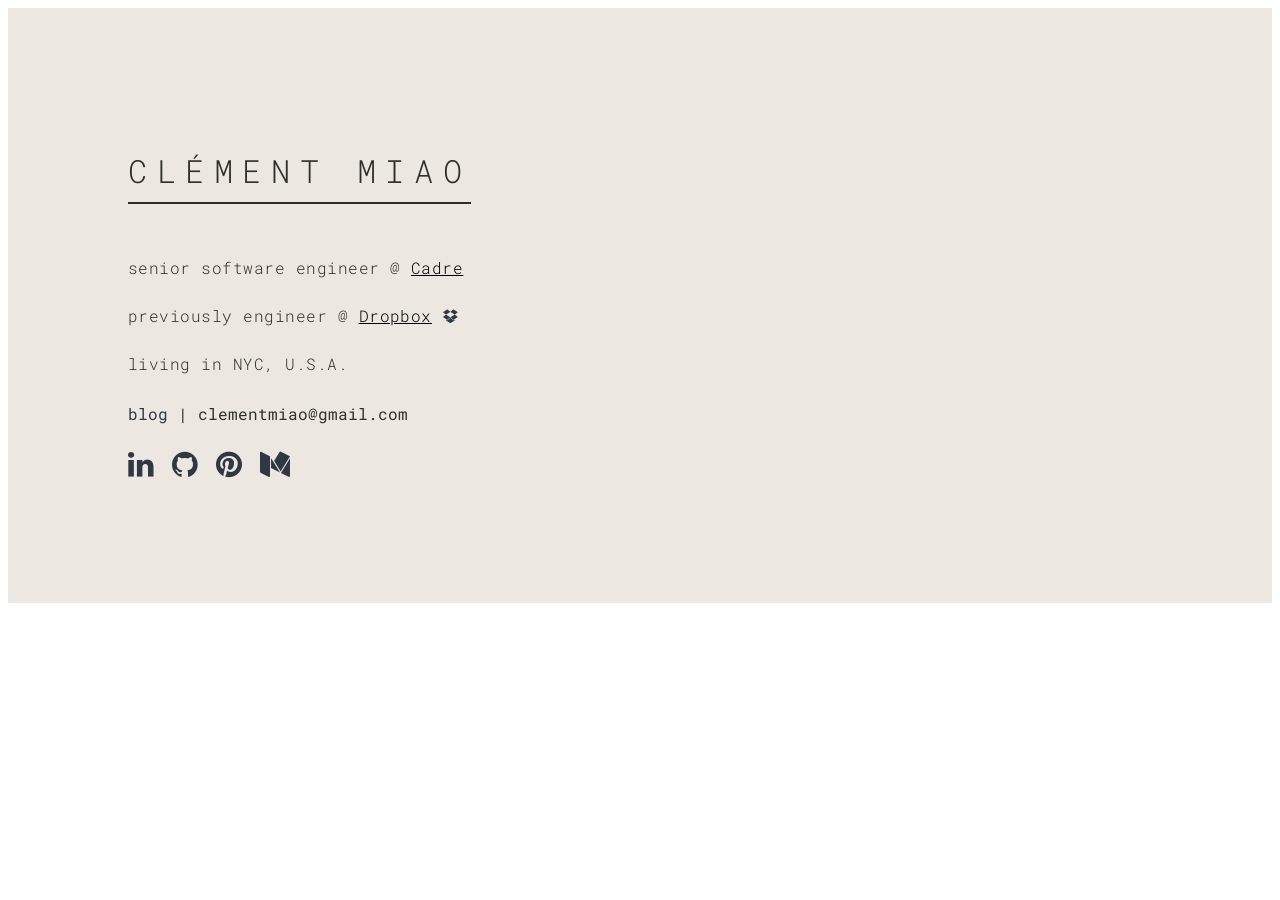
==== commit 1914e862: "change background color" ====
--- a/index.html
+++ b/index.html
@@ -30,9 +30,9 @@
       </h1>
     </div>
     <div class='subtitle'>
-        software engineer @ <a href='https://www.cadre.com' target='_blank' style='color:black'>Cadre</a>
+        senior software engineer @ <a href='https://www.cadre.com' target='_blank' style='color:black'>Cadre</a>
         <br>
-        previously @ <a href='https://www.dropbox.com/about' target='_blank' style='color:black'>Dropbox</a> <a href='https://www.dropbox.com/about' target='_blank'><i class='fa fa-dropbox'></i></a>
+        previously engineer @ <a href='https://www.dropbox.com/about' target='_blank' style='color:black'>Dropbox</a> <a href='https://www.dropbox.com/about' target='_blank'><i class='fa fa-dropbox'></i></a>
         <br>
         living in NYC, U.S.A.
     </div>
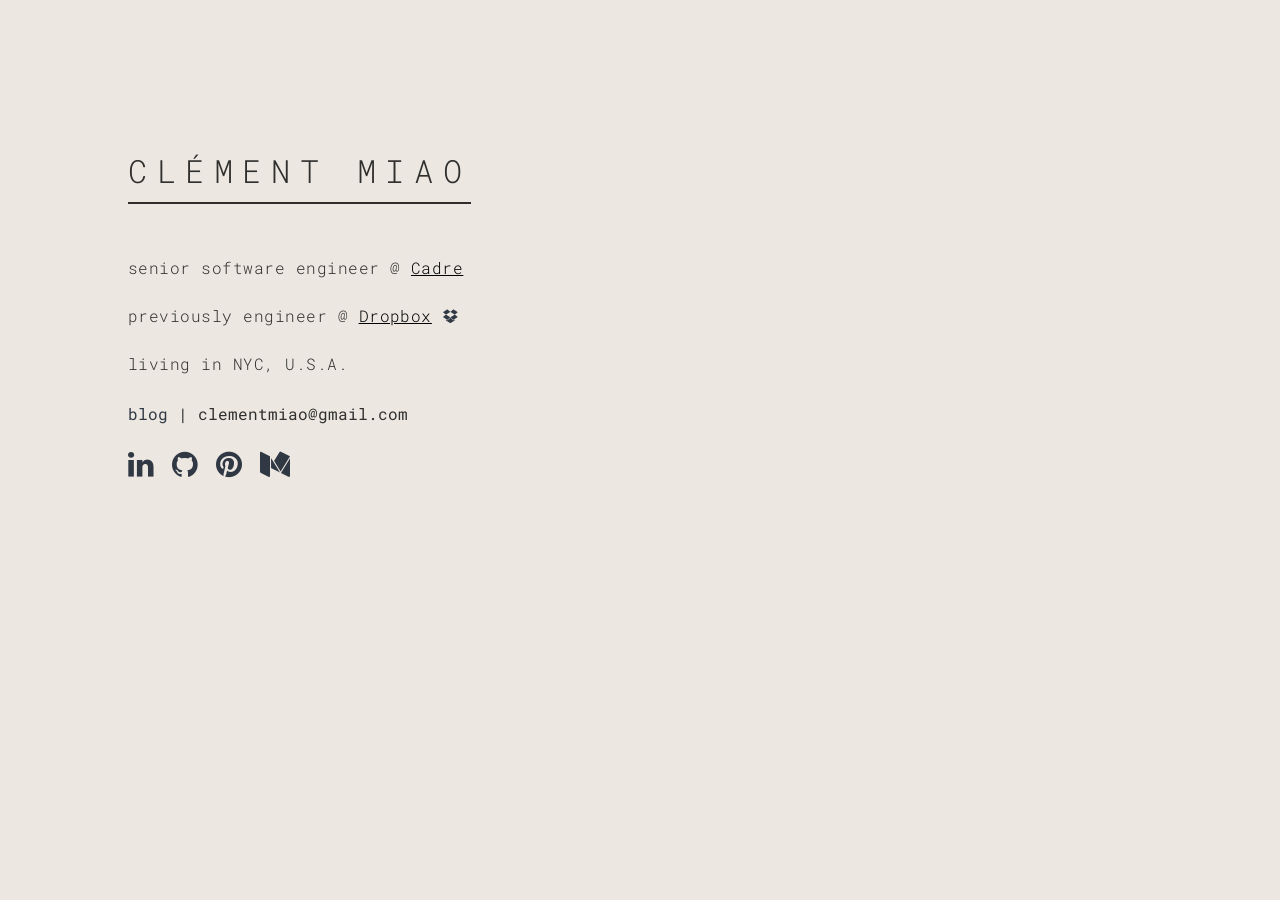
==== commit 05e80b09: "change background color" ====
--- a/index.html
+++ b/index.html
@@ -22,33 +22,35 @@
   <link href='icon.png' rel='icon' type='image/png'>
   <link href='favicon.svg' rel='icon' type='image/svg+xml' sizes='any'/>
 </head>
-<div class='container'>
-  <div id='left'>
-    <div class='title'>
-      <h1>
-        Cl&eacute;ment Miao
-      </h1>
-    </div>
-    <div class='subtitle'>
-        senior software engineer @ <a href='https://www.cadre.com' target='_blank' style='color:black'>Cadre</a>
-        <br>
-        previously engineer @ <a href='https://www.dropbox.com/about' target='_blank' style='color:black'>Dropbox</a> <a href='https://www.dropbox.com/about' target='_blank'><i class='fa fa-dropbox'></i></a>
-        <br>
-        living in NYC, U.S.A.
-    </div>
-    <div class='nav'>
-      <a href='https://blog.clementmiao.com' style='text-decoration: none'>blog</a>
-      |
-      clementmiao@gmail.com
-    </div>
-    <div class='content'>
-    </div>
-    <div class='icons'>
-      <a class='linkedin' href='http://www.linkedin.com/in/clementmiao' target='_blank'><i class='fa fa-linkedin' aria-hidden='true'></i></a>
-      <a class='github' href='http://www.github.com/clementmiao' target='_blank'><i class='fa fa-github' aria-hidden='true'></i></a>
-      <a class='pinterest' href='http://www.pinterest.com/clementmiao' target='_blank'><i class='fa fa-pinterest' aria-hidden='true'></i></a>
-      <a class='medium' href='https://medium.com/@clementmiao' target='_blank'><i class='fa fa-medium' aria-hidden='true'></i></a>
+<body style='background-color:#ece8e1'>
+  <div class='container'>
+    <div id='left'>
+      <div class='title'>
+        <h1>
+          Cl&eacute;ment Miao
+        </h1>
+      </div>
+      <div class='subtitle'>
+          senior software engineer @ <a href='https://www.cadre.com' target='_blank' style='color:black'>Cadre</a>
+          <br>
+          previously engineer @ <a href='https://www.dropbox.com/about' target='_blank' style='color:black'>Dropbox</a> <a href='https://www.dropbox.com/about' target='_blank'><i class='fa fa-dropbox'></i></a>
+          <br>
+          living in NYC, U.S.A.
+      </div>
+      <div class='nav'>
+        <a href='https://blog.clementmiao.com' style='text-decoration: none'>blog</a>
+        |
+        clementmiao@gmail.com
+      </div>
+      <div class='content'>
+      </div>
+      <div class='icons'>
+        <a class='linkedin' href='http://www.linkedin.com/in/clementmiao' target='_blank'><i class='fa fa-linkedin' aria-hidden='true'></i></a>
+        <a class='github' href='http://www.github.com/clementmiao' target='_blank'><i class='fa fa-github' aria-hidden='true'></i></a>
+        <a class='pinterest' href='http://www.pinterest.com/clementmiao' target='_blank'><i class='fa fa-pinterest' aria-hidden='true'></i></a>
+        <a class='medium' href='https://medium.com/@clementmiao' target='_blank'><i class='fa fa-medium' aria-hidden='true'></i></a>
+      </div>
     </div>
   </div>
-</div>
+</body>
 </html>
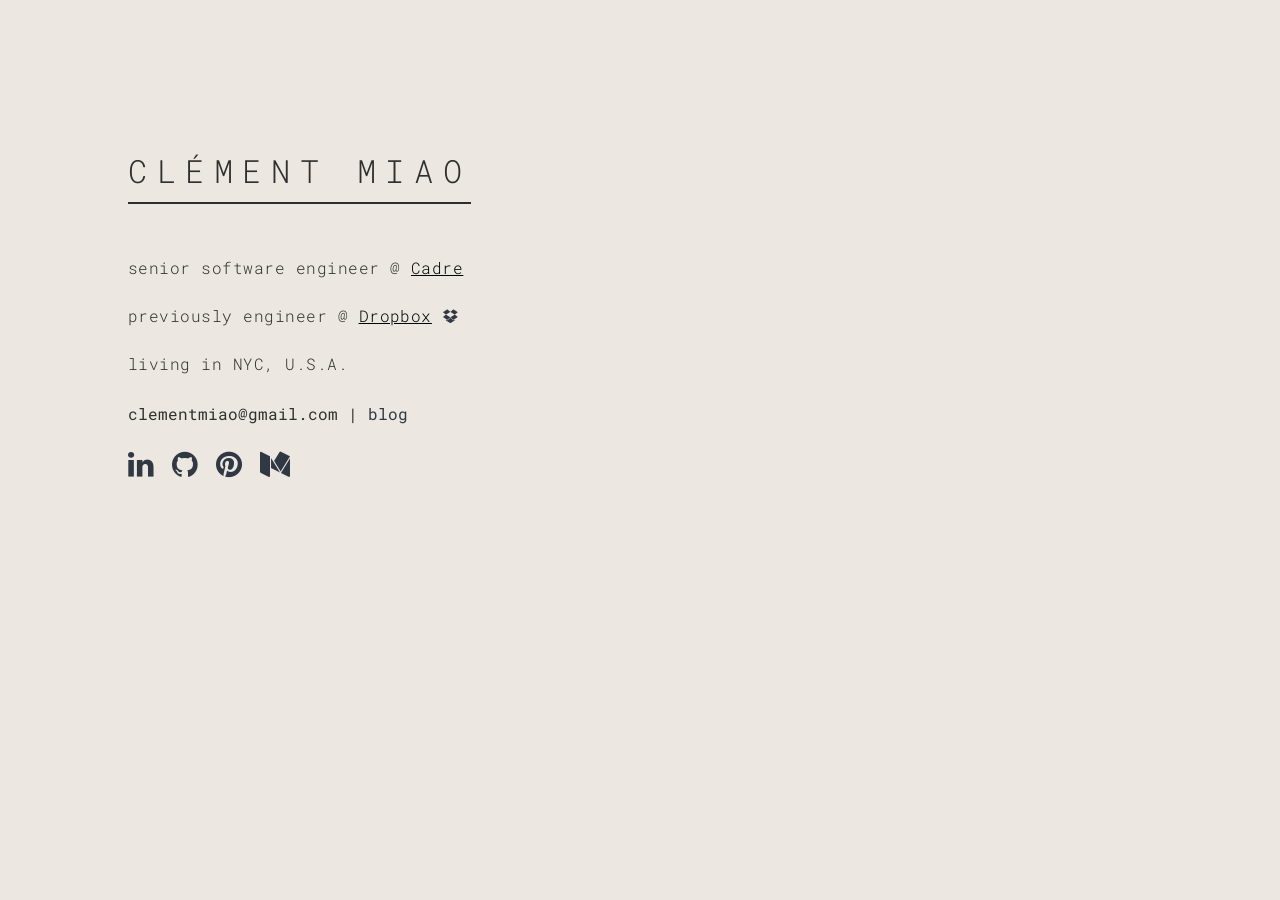
==== commit bc3be460: "rearrange blog / e-mail order" ====
--- a/index.html
+++ b/index.html
@@ -38,9 +38,9 @@
           living in NYC, U.S.A.
       </div>
       <div class='nav'>
+        clementmiao@gmail.com
+        |
         <a href='https://blog.clementmiao.com' style='text-decoration: none'>blog</a>
-        |
-        clementmiao@gmail.com
       </div>
       <div class='content'>
       </div>
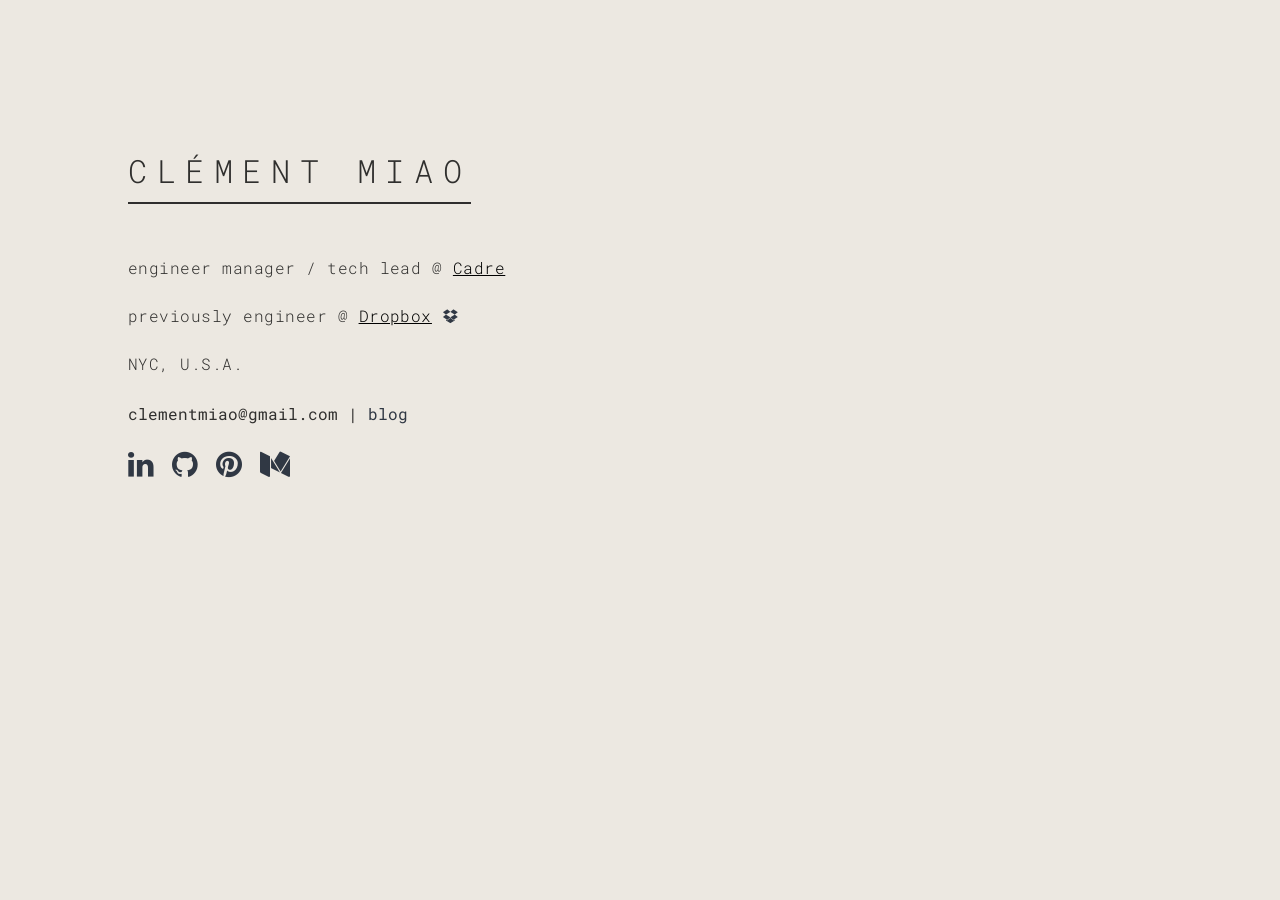
==== commit 933f1c82: "updated title" ====
--- a/index.html
+++ b/index.html
@@ -31,11 +31,11 @@
         </h1>
       </div>
       <div class='subtitle'>
-          senior software engineer @ <a href='https://www.cadre.com' target='_blank' style='color:black'>Cadre</a>
+          engineer manager / tech lead @ <a href='https://www.cadre.com' target='_blank' style='color:black'>Cadre</a>
           <br>
           previously engineer @ <a href='https://www.dropbox.com/about' target='_blank' style='color:black'>Dropbox</a> <a href='https://www.dropbox.com/about' target='_blank'><i class='fa fa-dropbox'></i></a>
           <br>
-          living in NYC, U.S.A.
+          NYC, U.S.A.
       </div>
       <div class='nav'>
         clementmiao@gmail.com
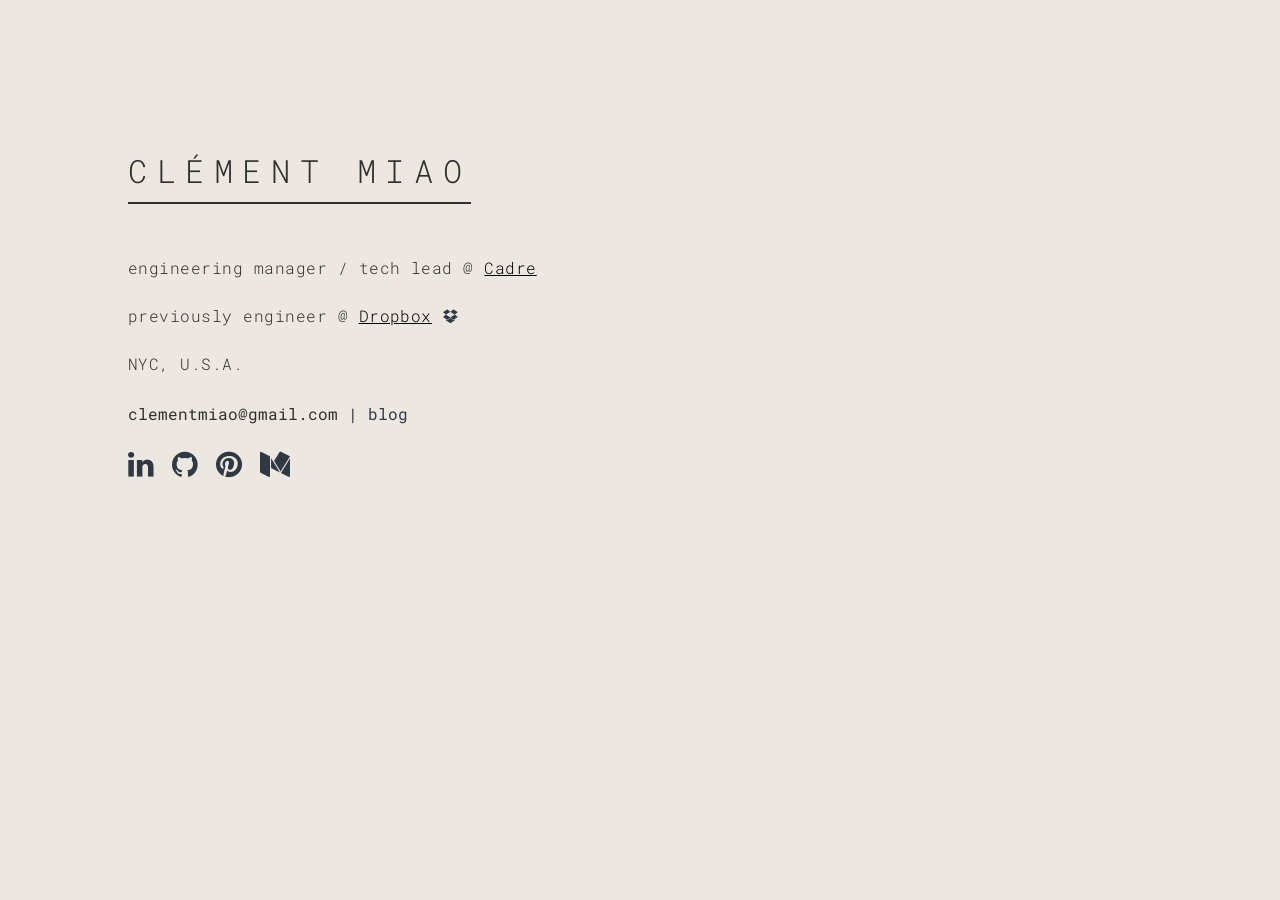
==== commit 5f90dd36: "typo" ====
--- a/index.html
+++ b/index.html
@@ -31,7 +31,7 @@
         </h1>
       </div>
       <div class='subtitle'>
-          engineer manager / tech lead @ <a href='https://www.cadre.com' target='_blank' style='color:black'>Cadre</a>
+          engineering manager / tech lead @ <a href='https://www.cadre.com' target='_blank' style='color:black'>Cadre</a>
           <br>
           previously engineer @ <a href='https://www.dropbox.com/about' target='_blank' style='color:black'>Dropbox</a> <a href='https://www.dropbox.com/about' target='_blank'><i class='fa fa-dropbox'></i></a>
           <br>
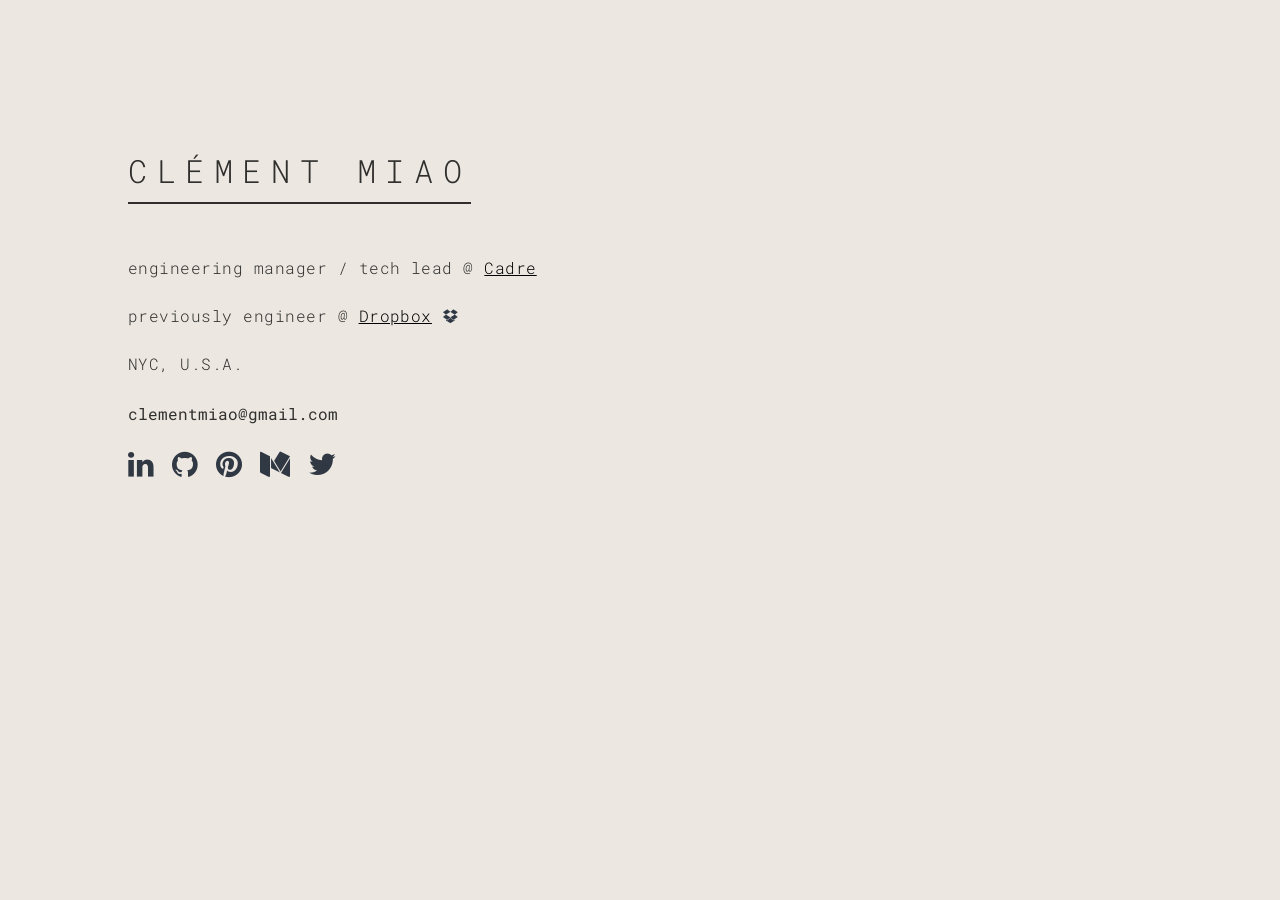
==== commit 4d2929b9: "add twitter" ====
--- a/index.html
+++ b/index.html
@@ -39,8 +39,6 @@
       </div>
       <div class='nav'>
         clementmiao@gmail.com
-        |
-        <a href='https://blog.clementmiao.com' style='text-decoration: none'>blog</a>
       </div>
       <div class='content'>
       </div>
@@ -49,6 +47,7 @@
         <a class='github' href='http://www.github.com/clementmiao' target='_blank'><i class='fa fa-github' aria-hidden='true'></i></a>
         <a class='pinterest' href='http://www.pinterest.com/clementmiao' target='_blank'><i class='fa fa-pinterest' aria-hidden='true'></i></a>
         <a class='medium' href='https://medium.com/@clementmiao' target='_blank'><i class='fa fa-medium' aria-hidden='true'></i></a>
+	<a class='twitter' href='https://twitter.com/clementmiao' target='_blank'><i class='fa fa-twitter' aria-hidden='true'></i></a>
       </div>
     </div>
   </div>
